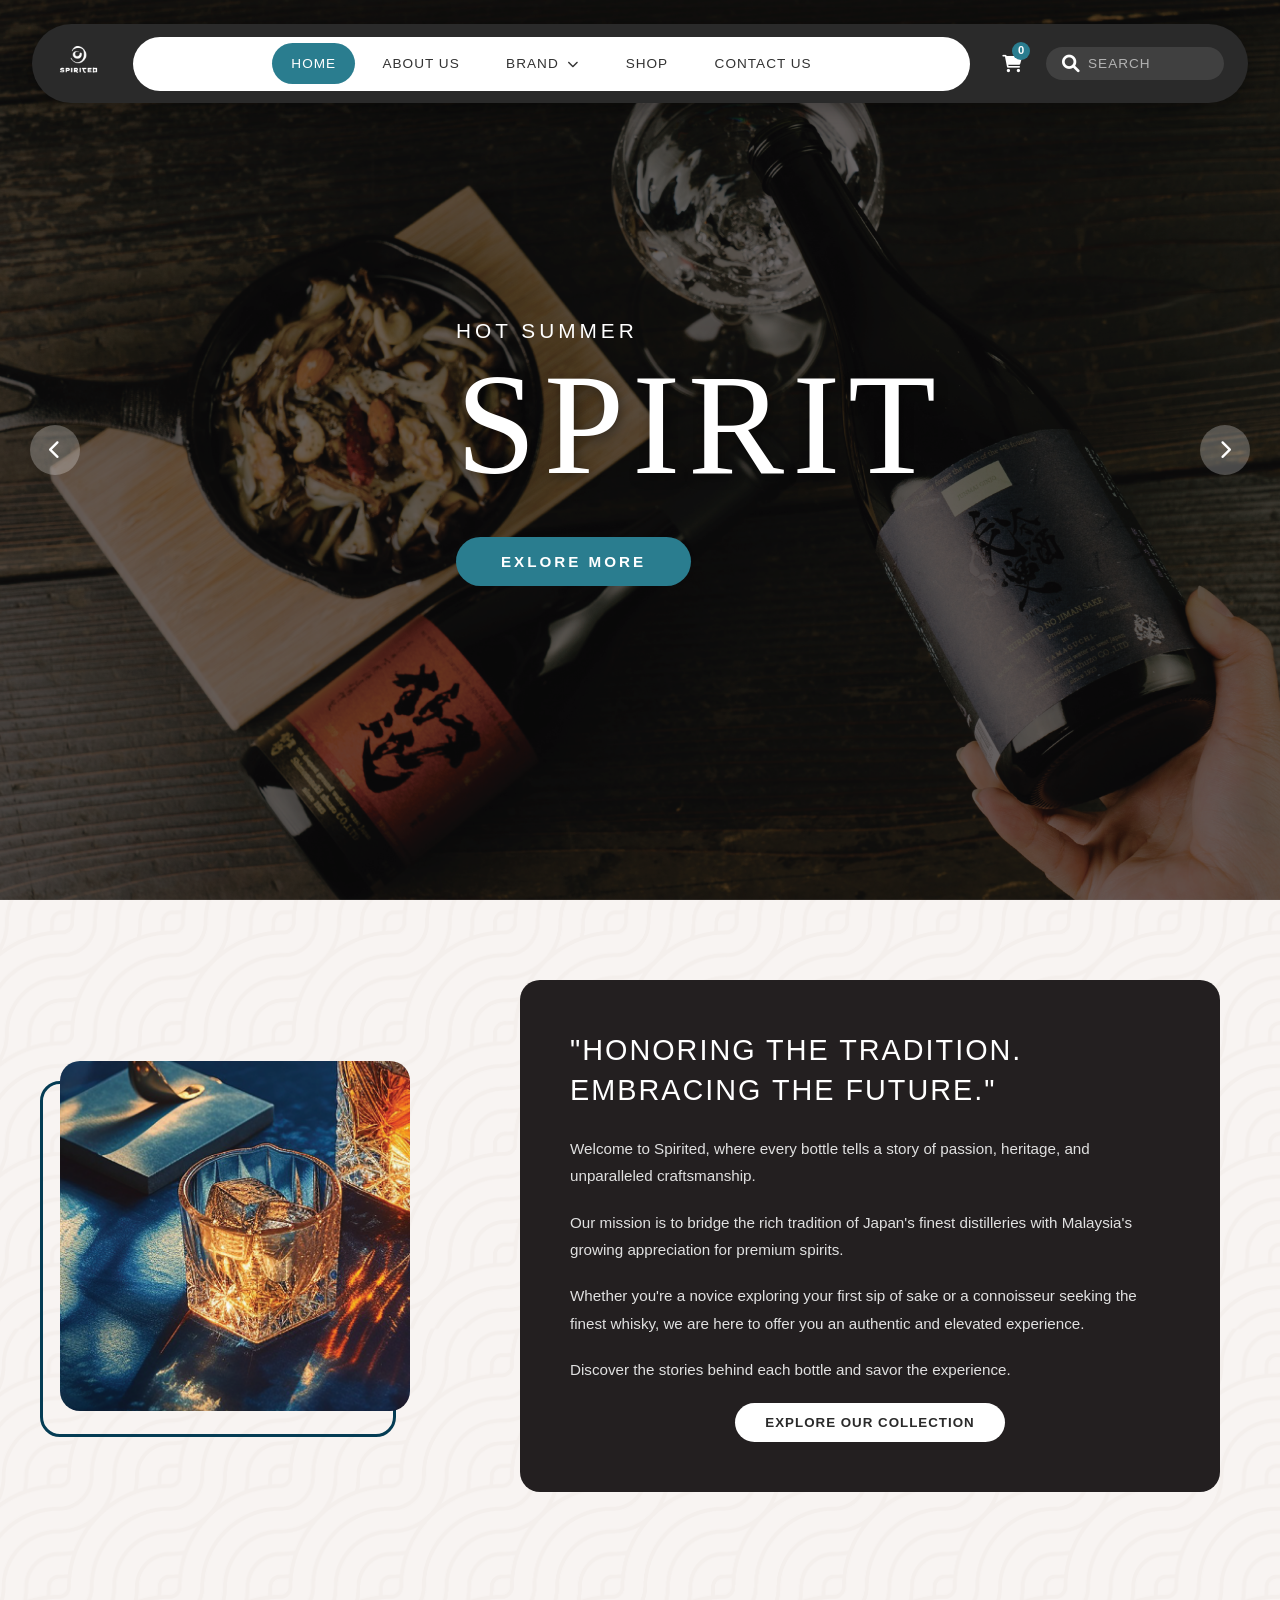
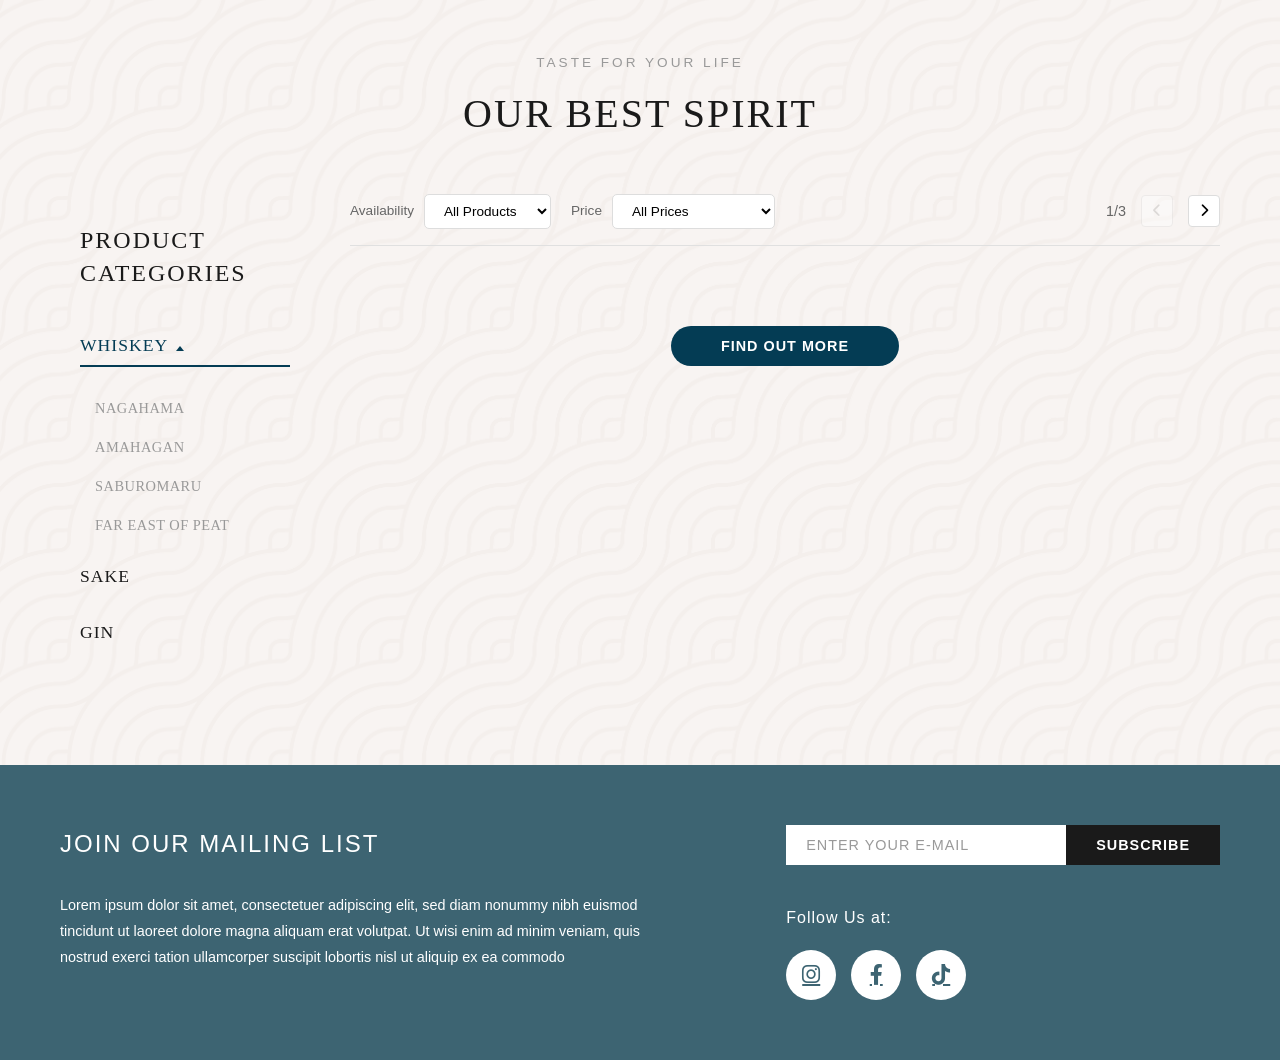
==== index.html @ 44ace3d3 "Initial commit: Spirit website" ====
<!DOCTYPE html>
<html lang="en">
<head>
    <meta charset="UTF-8">
    <meta name="viewport" content="width=device-width, initial-scale=1.0">
    <title>Spirit - Premium Liquor Store | Home</title>
    <link rel="stylesheet" href="css/style.css">
    <link rel="stylesheet" href="https://cdnjs.cloudflare.com/ajax/libs/font-awesome/6.0.0/css/all.min.css">
</head>
<body data-page="home">
    <!-- Header Placeholder -->
    <div id="header-placeholder"></div>

    <!-- Main Content -->
    <main>
        <!-- Hero Section -->
        <section class="hero" id="home">
            <div class="hero-overlay"></div>
            <button class="hero-arrow hero-arrow-prev"><i class="fas fa-chevron-left"></i></button>
            <div class="hero-content">
                <p class="hero-subtitle">HOT SUMMER</p>
                <h1 class="hero-title">SPIRIT</h1>
                <button class="hero-btn">EXLORE MORE</button>
            </div>
            <button class="hero-arrow hero-arrow-next"><i class="fas fa-chevron-right"></i></button>
        </section>

    <!-- Magazine Section -->
    <section class="magazine-section">
        <div class="container">
            <div class="magazine-content">
                <div class="magazine-image-wrapper">
                    <div class="magazine-image">
                        <img src="assets/images/assets_image/story img-21.png" alt="Spirit Magazine">
                    </div>
                </div>
                <div class="magazine-text">
                    <h2>"HONORING THE TRADITION.<br>EMBRACING THE FUTURE."</h2>
                    <p>Welcome to Spirited, where every bottle tells a story of passion, heritage, and unparalleled craftsmanship.</p>
                    <p>Our mission is to bridge the rich tradition of Japan's finest distilleries with Malaysia's growing appreciation for premium spirits.</p>
                    <p>Whether you're a novice exploring your first sip of sake or a connoisseur seeking the finest whisky, we are here to offer you an authentic and elevated experience.</p>
                    <p>Discover the stories behind each bottle and savor the experience.</p>
                    <button class="read-more-btn">EXPLORE OUR COLLECTION</button>
                </div>
            </div>
        </div>
    </section>

    <!-- Hot Summer Section -->
    <section class="hot-summer-section">
        <div class="container">
            <div class="section-header">
                <p class="section-subtitle">TASTE FOR YOUR LIFE</p>
                <h2 class="section-title">OUR BEST SPIRIT</h2>
            </div>
            
            <div class="products-layout">
                <!-- Sidebar - Product Categories -->
                <aside class="product-sidebar">
                    <h3 class="sidebar-title">PRODUCT<br>CATEGORIES</h3>
                    <div class="category-list">
                        <div class="category-item has-dropdown active open" data-filter="WHISKEY">WHISKEY</div>
                        <div class="category-sub-list show">
                            <div class="category-item sub-item" data-filter="NAGAHAMA">NAGAHAMA</div>
                            <div class="category-item sub-item" data-filter="AMAHAGAN">AMAHAGAN</div>
                            <div class="category-item sub-item" data-filter="SABUROMARU">SABUROMARU</div>
                            <div class="category-item sub-item" data-filter="FAR EAST OF PEAT">FAR EAST OF PEAT</div>
                        </div>
                        <div class="category-item" data-filter="SAKE">SAKE</div>
                        <div class="category-item" data-filter="GIN">GIN</div>
                    </div>
                </aside>

                <!-- Main Products Area -->
                <div class="products-main">
                    <!-- Filter Bar -->
                    <div class="filter-bar">
                        <div class="filter-left">
                            <div class="filter-item">
                                <label>Availability</label>
                                <select>
                                    <option>All Products</option>
                                    <option>In Stock</option>
                                    <option>Out of Stock</option>
                                </select>
                            </div>
                            <div class="filter-item">
                                <label>Price</label>
                                <select>
                                    <option>All Prices</option>
                                    <option>Price: Low to High</option>
                                    <option>Price: High to Low</option>
                                </select>
                            </div>
                        </div>
                        <div class="pagination-controls">
                            <span class="page-info">1/3</span>
                            <button class="pagination-btn prev" disabled><i class="fas fa-chevron-left"></i></button>
                            <button class="pagination-btn next"><i class="fas fa-chevron-right"></i></button>
                        </div>
                    </div>

                    <!-- Products Grid (populated by script.js from data/products.json) -->
                    <div class="products-grid"></div>
                    
                    <!-- Find Out More Button -->
                    <div class="find-more-wrapper">
                        <button class="find-more-btn">FIND OUT MORE</button>
                    </div>
                </div>
            </div>
        </div>
    </section>
    </main>

    <!-- Footer Placeholder -->
    <div id="footer-placeholder"></div>

    <script src="js/layout.js"></script>
    <script src="js/script.js"></script>
</body>
</html>
---- css/style.css ----
@import url('https://fonts.cdnfonts.com/css/aesthetic-beauty-cf');

/* Reset and Base Styles */
* {
    margin: 0;
    padding: 0;
    box-sizing: border-box;
}

body {
    font-family: 'Arial', sans-serif;
    line-height: 1.6;
    color: #333;
    background-image: url('../assets/images/backgrounds/bg white (1).png');
    background-size: cover;
    background-position: center top;
    background-repeat: no-repeat;
}

.container {
    max-width: 1200px;
    margin: 0 auto;
    padding: 0 20px;
}

/* Navigation */
.navbar {
    background-color: transparent;
    padding: 1.5rem 2rem;
    position: fixed;
    width: 100%;
    top: 0;
    z-index: 1000;
    transition: all 0.3s ease;
}

.navbar.scrolled {
    padding: 0;
}

.nav-container {
    max-width: 1400px;
    margin: 0 auto;
    background-color: #2a2a2a;
    border-radius: 50px;
    padding: 0.8rem 1.5rem;
    box-shadow: 0 4px 20px rgba(0, 0, 0, 0.3);
    transition: all 0.3s ease;
}

.nav-container.scrolled {
    max-width: 100%;
    border-radius: 0;
    padding: 0.8rem 2rem;
}

.nav-wrapper {
    display: flex;
    justify-content: space-between;
    align-items: center;
    gap: 2rem;
    position: relative;
}

.logo {
    display: flex;
    align-items: center;
}

.logo img {
    height: 45px;
    width: auto;
}

.nav-menu-container {
    flex: 1;
    display: flex;
    justify-content: center;
    background-color: #fff;
    border-radius: 50px;
    padding: 0.4rem 1rem;
}

.nav-menu {
    display: flex;
    list-style: none;
    gap: 0.5rem;
    align-items: center;
    margin: 0;
}

.nav-menu li {
    margin: 0;
}

.nav-menu a {
    color: #333;
    text-decoration: none;
    font-weight: 500;
    transition: all 0.3s;
    font-size: 0.85rem;
    letter-spacing: 1px;
    padding: 0.6rem 1.2rem;
    border-radius: 25px;
    display: block;
}

.nav-menu a:hover {
    background-color: rgba(0, 0, 0, 0.08);
}

.nav-menu a.active {
    background-color: #2a7d8f;
    color: #fff;
}

.nav-menu .shop-btn.active {
    background-color: #1a6d7f;
}

.nav-menu .dropdown a i {
    font-size: 0.7rem;
    margin-left: 0.3rem;
}

.nav-icons {
    display: flex;
    gap: 1.5rem;
    align-items: center;
    color: #fff;
    font-size: 1.1rem;
}

.nav-icons i {
    cursor: pointer;
    transition: color 0.3s;
}

.nav-icons i:hover {
    color: #2a7d8f;
}

.cart-icon {
    position: relative;
    cursor: pointer;
}

.cart-badge {
    position: absolute;
    top: -8px;
    right: -8px;
    background-color: #2a7d8f;
    color: #fff;
    font-size: 0.7rem;
    font-weight: bold;
    width: 18px;
    height: 18px;
    border-radius: 50%;
    display: flex;
    align-items: center;
    justify-content: center;
}

/* Cart Dropdown */
.cart-dropdown {
    display: none;
    position: absolute;
    top: calc(100% + 15px);
    right: 0;
    width: 320px;
    background-color: #fff;
    color: #1a1a1a;
    border-radius: 6px;
    box-shadow: 0 8px 30px rgba(0,0,0,0.2);
    z-index: 2000;
    overflow: hidden;
}

.cart-dropdown.open {
    display: block;
}

.cart-dropdown-body {
    max-height: 300px;
    overflow-y: auto;
    padding: 20px;
}

.cart-empty-msg {
    text-align: center;
    color: #888;
    font-size: 0.95rem;
    padding: 10px 0;
}

.cart-item-row {
    display: flex;
    justify-content: space-between;
    align-items: flex-start;
    padding: 10px 0;
    border-bottom: 1px solid #eee;
    gap: 10px;
    font-size: 0.85rem;
}

.cart-item-info {
    flex: 1;
    line-height: 1.4;
}

.cart-item-name {
    font-weight: 600;
    color: #1a1a1a;
    margin-bottom: 3px;
}

.cart-item-qty-price {
    color: #888;
    font-size: 0.8rem;
}

.cart-item-remove {
    background: none;
    border: none;
    color: #cc0000;
    cursor: pointer;
    font-size: 1rem;
    padding: 0 4px;
    transition: color 0.2s;
}

.cart-item-remove:hover {
    color: #990000;
}

.cart-dropdown-footer {
    padding: 15px 20px;
    border-top: 1px solid #eee;
}

.cart-total-row {
    display: flex;
    justify-content: space-between;
    font-weight: bold;
    font-size: 0.95rem;
    margin-bottom: 12px;
}

.cart-checkout-btn {
    width: 100%;
    padding: 12px;
    background-color: #2a7d8f;
    color: #fff;
    border: none;
    font-weight: bold;
    letter-spacing: 1px;
    cursor: pointer;
    border-radius: 4px;
    transition: background 0.3s;
}

.cart-checkout-btn:hover {
    background-color: #1f6070;
}

.cart-start-shopping-btn {
    display: block;
    width: calc(100% - 40px);
    margin: 0 20px 20px;
    padding: 12px;
    background-color: #2a7d8f;
    color: #fff;
    border: none;
    font-weight: bold;
    letter-spacing: 1px;
    cursor: pointer;
    border-radius: 4px;
    transition: background 0.3s;
    text-align: center;
}

.cart-start-shopping-btn:hover {
    background-color: #1f6070;
}

.search-box {
    display: flex;
    align-items: center;
    gap: 0.5rem;
    background-color: rgba(255, 255, 255, 0.1);
    padding: 0.5rem 1rem;
    border-radius: 25px;
    transition: background-color 0.3s;
}

.search-box:hover {
    background-color: rgba(255, 255, 255, 0.15);
}

.search-box input {
    background: transparent;
    border: none;
    outline: none;
    color: #fff;
    font-size: 0.85rem;
    width: 120px;
}

.search-box input::placeholder {
    color: rgba(255, 255, 255, 0.6);
    letter-spacing: 1px;
}

/* Hero Section */
.hero {
    height: 100vh;
    position: relative;
    background: url('../assets/images/backgrounds/cover-01.png') center/cover no-repeat;
    display: flex;
    align-items: center;
    justify-content: space-between;
    overflow: hidden;
}

.hero-overlay {
    position: absolute;
    inset: 0;
    background: rgba(0, 0, 0, 0.35);
    z-index: 1;
}

.hero-content {
    position: relative;
    z-index: 2;
    color: #fff;
    padding-left: 120px;
}

.hero-subtitle {
    font-size: 1.3rem;
    letter-spacing: 4px;
    text-transform: uppercase;
    margin-bottom: 0.3rem;
    font-weight: 400;
}

.hero-title {
    font-family: 'Aesthetic Beauty CF', serif;
    font-size: 9rem;
    font-weight: normal;
    letter-spacing: 8px;
    margin-bottom: 2.5rem;
    color: #fff;
    line-height: 1;
    text-shadow: 2px 4px 12px rgba(0,0,0,0.4);
}

.hero-btn {
    padding: 16px 45px;
    background-color: #2a7d8f;
    border: none;
    color: #fff;
    font-size: 0.95rem;
    font-weight: bold;
    letter-spacing: 3px;
    cursor: pointer;
    transition: all 0.3s;
    border-radius: 30px;
    text-transform: uppercase;
}

.hero-btn:hover {
    background-color: #1f6070;
    transform: scale(1.05);
}

.hero-arrow {
    position: relative;
    z-index: 2;
    width: 50px;
    height: 50px;
    border-radius: 50%;
    background-color: rgba(255,255,255,0.25);
    border: none;
    color: #fff;
    font-size: 1.2rem;
    cursor: pointer;
    display: flex;
    align-items: center;
    justify-content: center;
    transition: background 0.3s;
    flex-shrink: 0;
}

.hero-arrow:hover {
    background-color: rgba(255,255,255,0.45);
}

.hero-arrow-prev {
    margin-left: 30px;
}

.hero-arrow-next {
    margin-right: 30px;
}

/* Magazine Section */
.magazine-section {
    padding: 80px 0;
}

.magazine-content {
    display: flex;
    gap: 60px;
    align-items: center;
}

.magazine-image-wrapper {
    flex: 1;
    position: relative;
    max-width: 400px;
}

.magazine-image-wrapper::before {
    content: '';
    position: absolute;
    top: 20px;
    left: -20px;
    width: 350px;
    height: 350px;
    border: 3px solid #043C54;
    border-radius: 20px;
    z-index: 1;
}

.magazine-image {
    position: relative;
    width: 350px;
    height: 350px;
    background-image: url('../assets/images/assets_image/story img-21.png');
    background-size: 140%;
    background-position: center;
    background-repeat: no-repeat;
    border-radius: 20px;
    z-index: 2;
}


.magazine-image img {
    display: none;
}

.magazine-text {
    flex: 1;
    background-color: #231F20;
    padding: 50px;
    border-radius: 20px;
    color: #fff;
}

.magazine-text h2 {
    font-size: 1.8rem;
    margin-bottom: 1.5rem;
    color: #fff;
    line-height: 1.4;
    font-weight: 300;
    letter-spacing: 2px;
}

.magazine-text p {
    margin-bottom: 1.2rem;
    line-height: 1.8;
    color: #e0e0e0;
    font-size: 0.95rem;
}

.read-more-btn {
    padding: 12px 30px;
    background-color: #fff;
    border: none;
    color: #2a2a2a;
    font-weight: 600;
    cursor: pointer;
    transition: all 0.3s;
    letter-spacing: 1px;
    border-radius: 25px;
    margin-top: 1rem;
    display: block;
    margin-left: auto;
    margin-right: auto;
}

.read-more-btn:hover {
    background-color: #043C54;
    color: #fff;
    transform: translateY(-2px);
}

/* Hot Summer Section */
.hot-summer-section {
    padding: 80px 0;
}

.section-header {
    text-align: center;
    margin-bottom: 3rem;
}

.section-subtitle {
    font-size: 0.85rem;
    color: #999;
    letter-spacing: 3px;
    margin-bottom: 0.5rem;
    text-transform: uppercase;
}

.section-title {
    font-family: 'Aesthetic Beauty CF', serif;
    font-size: 2.5rem;
    color: #1a1a1a;
    letter-spacing: 2px;
    font-weight: normal;
}

/* Products Layout */
.products-layout {
    display: flex;
    gap: 40px;
    align-items: flex-start;
}

/* Sidebar */
.product-sidebar {
    flex: 0 0 250px;
    padding: 30px 20px;
    border-radius: 10px;
}

.sidebar-title {
    font-family: 'Aesthetic Beauty CF', serif;
    font-size: 1.5rem;
    font-weight: normal;
    color: #1a1a1a;
    margin-bottom: 2rem;
    line-height: 1.4;
    letter-spacing: 2px;
}

.category-list {
    display: flex;
    flex-direction: column;
    gap: 0.8rem;
}

.category-item {
    font-family: 'Aesthetic Beauty CF', serif;
    font-size: 1.1rem;
    color: #1a1a1a;
    cursor: pointer;
    padding: 8px 0;
    transition: all 0.3s;
    letter-spacing: 1px;
    font-weight: normal;
    position: relative;
}

.category-item.active {
    color: #043C54;
    border-bottom: 2px solid #043C54;
    padding-bottom: 6px;
}

.category-item:hover {
    color: #043C54;
}

.category-item.has-dropdown::after {
    content: '';
    display: inline-block;
    margin-left: 8px;
    width: 0;
    height: 0;
    border-left: 4px solid transparent;
    border-right: 4px solid transparent;
    border-top: 5px solid currentColor;
    transition: transform 0.3s;
}

.category-item.has-dropdown.open::after {
    transform: rotate(180deg);
}

.category-sub-list {
    display: none;
    flex-direction: column;
    gap: 0.5rem;
    margin-top: 0.8rem;
    padding-left: 15px;
    opacity: 0;
    max-height: 0;
    overflow: hidden;
    transition: all 0.3s ease-in-out;
}

.category-sub-list.show {
    display: flex;
    opacity: 1;
    max-height: 300px;
}

.category-item.sub-item {
    font-family: 'Aesthetic Beauty CF', serif;
    font-size: 0.9rem;
    color: #999;
    font-weight: normal;
    padding: 4px 0;
    letter-spacing: 0.5px;
}

.category-item.sub-item:hover,
.category-item.sub-item.active {
    color: #043C54;
}

/* Main Products Area */
.products-main {
    flex: 1;
}

/* Filter Bar */
.filter-bar {
    display: flex;
    justify-content: space-between;
    align-items: center;
    margin-bottom: 2rem;
    padding-bottom: 1rem;
    border-bottom: 1px solid #e0e0e0;
}

.filter-left {
    display: flex;
    gap: 20px;
}

.filter-item {
    display: flex;
    align-items: center;
    gap: 10px;
}

.filter-item label {
    font-size: 0.85rem;
    color: #666;
}

.filter-item select {
    padding: 8px 15px;
    border: 1px solid #ddd;
    border-radius: 5px;
    background-color: #fff;
    cursor: pointer;
    font-size: 0.85rem;
}

.pagination-controls {
    display: flex;
    align-items: center;
    gap: 15px;
}

.page-info {
    font-size: 0.9rem;
    color: #666;
}

.pagination-btn {
    width: 32px;
    height: 32px;
    border: 1px solid #ddd;
    background-color: #fff;
    border-radius: 4px;
    cursor: pointer;
    display: flex;
    align-items: center;
    justify-content: center;
    transition: all 0.3s;
}

.pagination-btn:hover:not(:disabled) {
    background-color: #043C54;
    color: #fff;
    border-color: #043C54;
}

.pagination-btn:disabled {
    opacity: 0.4;
    cursor: not-allowed;
}

/* Products Grid */
.products-grid {
    display: grid;
    grid-template-columns: repeat(3, 1fr);
    gap: 40px 30px;
}

.product-card {
    background-color: transparent;
    padding: 20px;
    text-align: center;
    position: relative;
    transition: transform 0.3s;
}

.product-card:hover {
    transform: translateY(-5px);
}

.product-badge {
    position: absolute;
    top: 15px;
    left: 15px;
    background-color: #ff4444;
    color: #fff;
    padding: 5px 12px;
    font-size: 0.75rem;
    font-weight: bold;
    border-radius: 3px;
}

.product-image {
    width: 100%;
    height: 280px;
    display: flex;
    align-items: center;
    justify-content: center;
    margin-bottom: 1.5rem;
    position: relative;
}

.product-image img {
    max-width: 100%;
    max-height: 100%;
    object-fit: contain;
}

.product-name {
    font-size: 0.85rem;
    margin-bottom: 0.8rem;
    color: #1a1a1a;
    letter-spacing: 1px;
    font-weight: 500;
}

.product-price {
    margin-bottom: 1rem;
    display: flex;
    justify-content: center;
    gap: 10px;
    align-items: center;
}

.sale-price {
    color: #ff4444;
    font-size: 1.2rem;
    font-weight: bold;
}

.original-price {
    text-decoration: line-through;
    color: #999;
    font-size: 0.85rem;
}

.quantity-control {
    display: flex;
    gap: 8px;
    margin-bottom: 1rem;
    align-items: center;
}

.qty-btn {
    width: 30px;
    height: 30px;
    border: 1px solid #ddd;
    background-color: #fff;
    cursor: pointer;
    font-size: 1rem;
    border-radius: 3px;
    transition: all 0.3s;
}

.qty-btn:hover {
    background-color: #f5f5f5;
}

.quantity-control input {
    width: 45px;
    height: 30px;
    text-align: center;
    border: 1px solid #ddd;
    border-radius: 3px;
    font-size: 0.9rem;
}

.quantity-control .add-to-cart-btn {
    flex: 1;
    padding: 8px 15px;
    background-color: #1a1a1a;
    color: #fff;
    border: none;
    font-weight: 600;
    cursor: pointer;
    transition: all 0.3s;
    letter-spacing: 0.5px;
    font-size: 0.85rem;
    border-radius: 3px;
}

.quantity-control .add-to-cart-btn:hover {
    background-color: #043C54;
}

.product-card .read-more-btn {
    width: 100%;
    padding: 8px 15px;
    background-color: transparent;
    border: 1px solid #1a1a1a;
    color: #1a1a1a;
    font-weight: 600;
    cursor: pointer;
    transition: all 0.3s;
    letter-spacing: 0.5px;
    font-size: 0.85rem;
    border-radius: 3px;
    display: block;
    margin: 0;
}

.product-card .read-more-btn:hover {
    background-color: #1a1a1a;
    color: #fff;
}

/* Find Out More Button */
.find-more-wrapper {
    text-align: center;
    margin-top: 3rem;
}

.find-more-btn {
    padding: 12px 50px;
    background-color: #043C54;
    color: #fff;
    border: none;
    font-weight: 600;
    cursor: pointer;
    transition: all 0.3s;
    letter-spacing: 1px;
    font-size: 0.9rem;
    border-radius: 30px;
}

.find-more-btn:hover {
    background-color: #032938;
    transform: translateY(-2px);
    box-shadow: 0 5px 15px rgba(4, 60, 84, 0.3);
}

/* Page Hero for other pages */
.page-hero {
    padding: 150px 0 80px;
    background: linear-gradient(135deg, #2a2a2a 0%, #1a1a1a 100%);
    text-align: center;
    color: #fff;
}

.page-hero h1 {
    font-size: 3rem;
    margin-bottom: 1rem;
    color: #d4af37;
}

.page-hero p {
    font-size: 1.2rem;
    color: #ccc;
}

/* About Hero */
.about-hero {
    height: 100vh;
    position: relative;
    background: url('../assets/images/backgrounds/luxury-whiskey-brandy-rustic-bar-generated-by-ai.jpg') center/cover no-repeat;
    display: flex;
    align-items: center;
    overflow: hidden;
}

.about-hero-overlay {
    position: absolute;
    inset: 0;
    background: rgba(0, 0, 0, 0.45);
    z-index: 1;
}

.about-hero-content {
    position: relative;
    z-index: 2;
    color: #fff;
    padding-left: 120px;
}

.about-hero-subtitle {
    font-size: 1.4rem;
    letter-spacing: 3px;
    font-weight: 400;
    margin-bottom: 0.2rem;
    text-transform: uppercase;
}

.about-hero-title {
    font-family: 'Aesthetic Beauty CF', serif;
    font-size: 7rem;
    font-weight: normal;
    letter-spacing: 6px;
    margin-bottom: 2.5rem;
    color: #fff;
    line-height: 1;
    text-shadow: 2px 4px 12px rgba(0,0,0,0.4);
}

.about-hero-btn {
    padding: 16px 45px;
    background-color: #2a7d8f;
    border: none;
    color: #fff;
    font-size: 0.95rem;
    font-weight: bold;
    letter-spacing: 3px;
    cursor: pointer;
    transition: all 0.3s;
    border-radius: 30px;
    text-transform: uppercase;
}

.about-hero-btn:hover {
    background-color: #1f6070;
    transform: scale(1.05);
}

.about-content,
.shop-content,
.contact-content {
    padding: 0;
}

/* About Page Sections */
.about-story,
.about-mission,
.about-vision {
    display: flex;
    align-items: center;
    gap: 60px;
    padding: 80px 100px;
    background-color: #1a1a1a;
}

.about-mission {
    background-color: #111;
}

.about-vision {
    background-color: #1a1a1a;
}

.about-section-label {
    font-size: 0.85rem;
    letter-spacing: 4px;
    color: #fff;
    text-decoration: underline;
    text-underline-offset: 4px;
    margin-bottom: 1.2rem;
    font-weight: 600;
    text-transform: uppercase;
}

.about-section-heading {
    font-size: 1.4rem;
    color: #fff;
    font-weight: 600;
    margin-bottom: 1.5rem;
    line-height: 1.5;
    letter-spacing: 1px;
    font-family: Arial, sans-serif;
}

.about-story-text p,
.about-mission-text p,
.about-vision-text p {
    font-size: 0.85rem;
    color: #ccc;
    line-height: 1.9;
    margin-bottom: 1rem;
    text-align: justify;
}

/* Story image grid */
.about-story-images {
    flex: 0 0 45%;
}

.story-img-grid {
    display: flex;
    gap: 8px;
    height: 600px;
}

.story-img-placeholder.large-left {
    flex: 1;
    background-color: #333;
    border-radius: 4px;
    height: 100%;
}

.story-img-col-right {
    display: flex;
    flex-direction: column;
    gap: 8px;
    flex: 1;
}

.story-img-placeholder.small-top,
.story-img-placeholder.small-bottom {
    flex: 1;
    background-color: #333;
    border-radius: 4px;
}

.story-img-placeholder.small-bottom {
    border-radius: 50% 50% 4px 4px / 20% 20% 4px 4px;
}

.about-story-text {
    flex: 1;
}

/* Mission images */
.about-mission-text {
    flex: 1;
}

.about-mission-images {
    flex: 0 0 40%;
    display: flex;
    flex-direction: column;
    gap: 12px;
    height: 600px;
}

.mission-img-placeholder.large {
    background-color: #333;
    flex: 1.2;
    border-radius: 4px;
    width: 100%;
}

.mission-img-placeholder.small {
    background-color: #333;
    flex: 1;
    border-radius: 50% 50% 4px 4px / 15% 15% 4px 4px;
    width: 80%;
    align-self: center;
}

/* Vision image */
.about-vision-image {
    flex: 0 0 45%;
}

.vision-img-placeholder {
    background-color: #333;
    aspect-ratio: 4 / 3;
    border-radius: 4px;
    width: 100%;
}

.about-vision-text {
    flex: 1;
}

/* Footer */
.footer {
    background-color: #3d6472;
    color: #fff;
    padding: 60px 0;
}

.footer-content {
    display: flex;
    justify-content: space-between;
    align-items: flex-start;
    gap: 80px;
}

.footer-left {
    flex: 1;
    max-width: 50%;
}

.footer-heading {
    font-size: 1.5rem;
    font-weight: normal;
    letter-spacing: 2px;
    margin: 0 0 30px 0;
}

.footer-text {
    color: #fff;
    line-height: 1.8;
    font-size: 0.9rem;
}

.footer-right {
    flex-shrink: 0;
}

.footer-subscribe {
    display: flex;
    gap: 0;
    margin-bottom: 40px;
}

.footer-email-input {
    padding: 12px 20px;
    border: none;
    background-color: #fff;
    font-size: 0.9rem;
    letter-spacing: 1px;
    min-width: 280px;
}

.footer-email-input::placeholder {
    color: #999;
}

.footer-subscribe-btn {
    padding: 12px 30px;
    background-color: #1a1a1a;
    border: none;
    color: #fff;
    font-weight: bold;
    cursor: pointer;
    transition: all 0.3s;
    letter-spacing: 1px;
    font-size: 0.9rem;
}

.footer-subscribe-btn:hover {
    background-color: #2a7d8f;
}

.footer-social {
    text-align: left;
}

.social-heading {
    font-size: 1rem;
    margin-bottom: 20px;
    letter-spacing: 1px;
}

.social-icons {
    display: flex;
    gap: 15px;
    justify-content: flex-start;
}

.social-icons a {
    width: 50px;
    height: 50px;
    background-color: #fff;
    color: #3d6472;
    display: flex;
    align-items: center;
    justify-content: center;
    border-radius: 50%;
    transition: all 0.3s;
    font-size: 1.3rem;
}

.social-icons a:hover {
    background-color: #2a7d8f;
    color: #fff;
    transform: translateY(-3px);
}

/* Responsive Design */
@media (max-width: 1024px) {
    .products-grid {
        grid-template-columns: repeat(3, 1fr);
    }
}

@media (max-width: 768px) {
    .nav-menu {
        display: none;
    }

    .hero-content {
        padding-left: 30px;
    }

    .hero-title {
        font-size: 5rem;
    }

    .hero-arrow-prev {
        margin-left: 10px;
    }

    .hero-arrow-next {
        margin-right: 10px;
    }

    .magazine-content {
        flex-direction: column;
    }

    .magazine-image-wrapper::before {
        top: 15px;
        left: -15px;
        border-width: 2px;
    }

    .magazine-text {
        padding: 30px;
    }

    .footer-content {
        flex-direction: column;
        gap: 30px;
    }

    .footer-subscribe {
        flex-direction: column;
        width: 100%;
    }

    .footer-email-input {
        width: 100%;
        min-width: auto;
    }

    .products-layout {
        flex-direction: column;
    }

    .product-sidebar {
        flex: 1;
        width: 100%;
    }

    .category-list {
        flex-direction: row;
        flex-wrap: wrap;
        gap: 0.5rem;
    }

    .filter-bar {
        flex-direction: column;
        gap: 15px;
        align-items: stretch;
    }

    .filter-left {
        flex-direction: column;
        gap: 10px;
        width: 100%;
    }

    .filter-item {
        width: 100%;
        justify-content: space-between;
    }

    .filter-item select {
        flex: 1;
    }

    .pagination-controls {
        justify-content: center;
        padding-top: 10px;
        border-top: 1px solid #e0e0e0;
    }

    .products-grid {
        grid-template-columns: 1fr;
    }
}
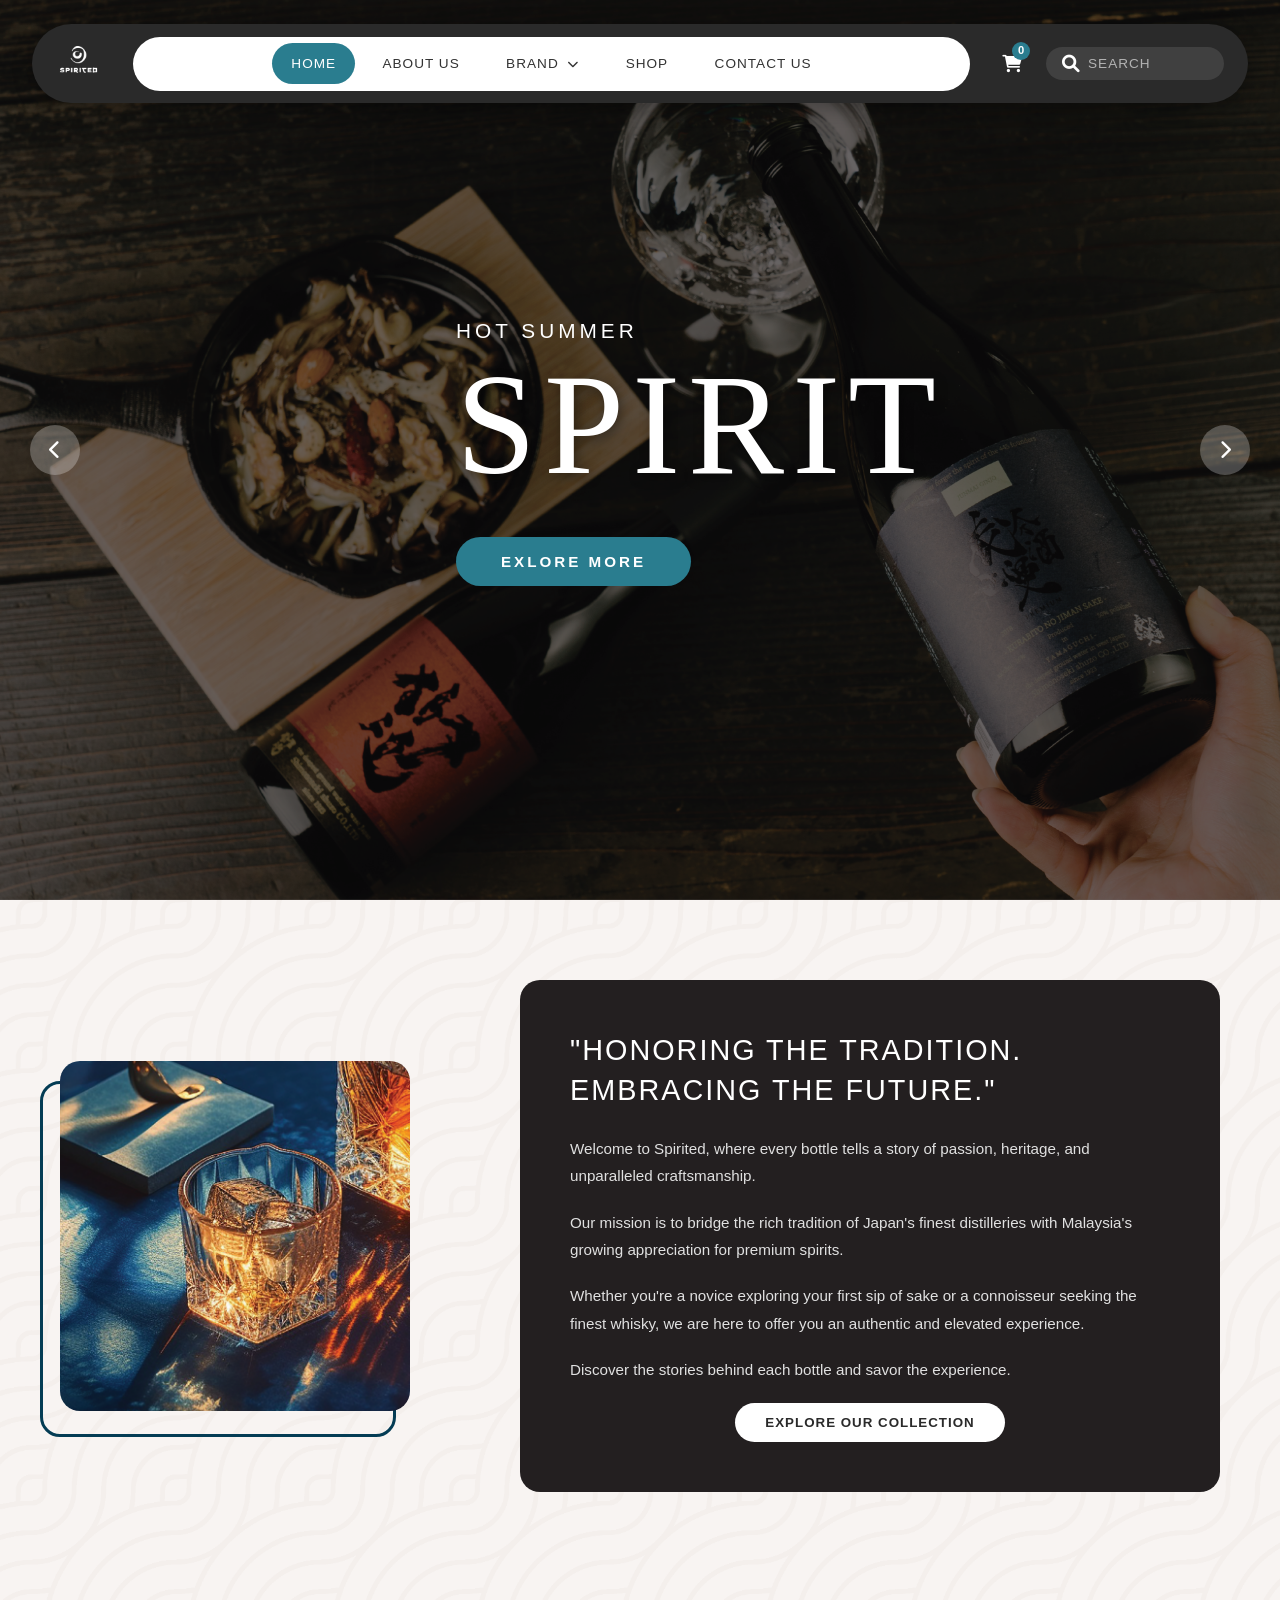
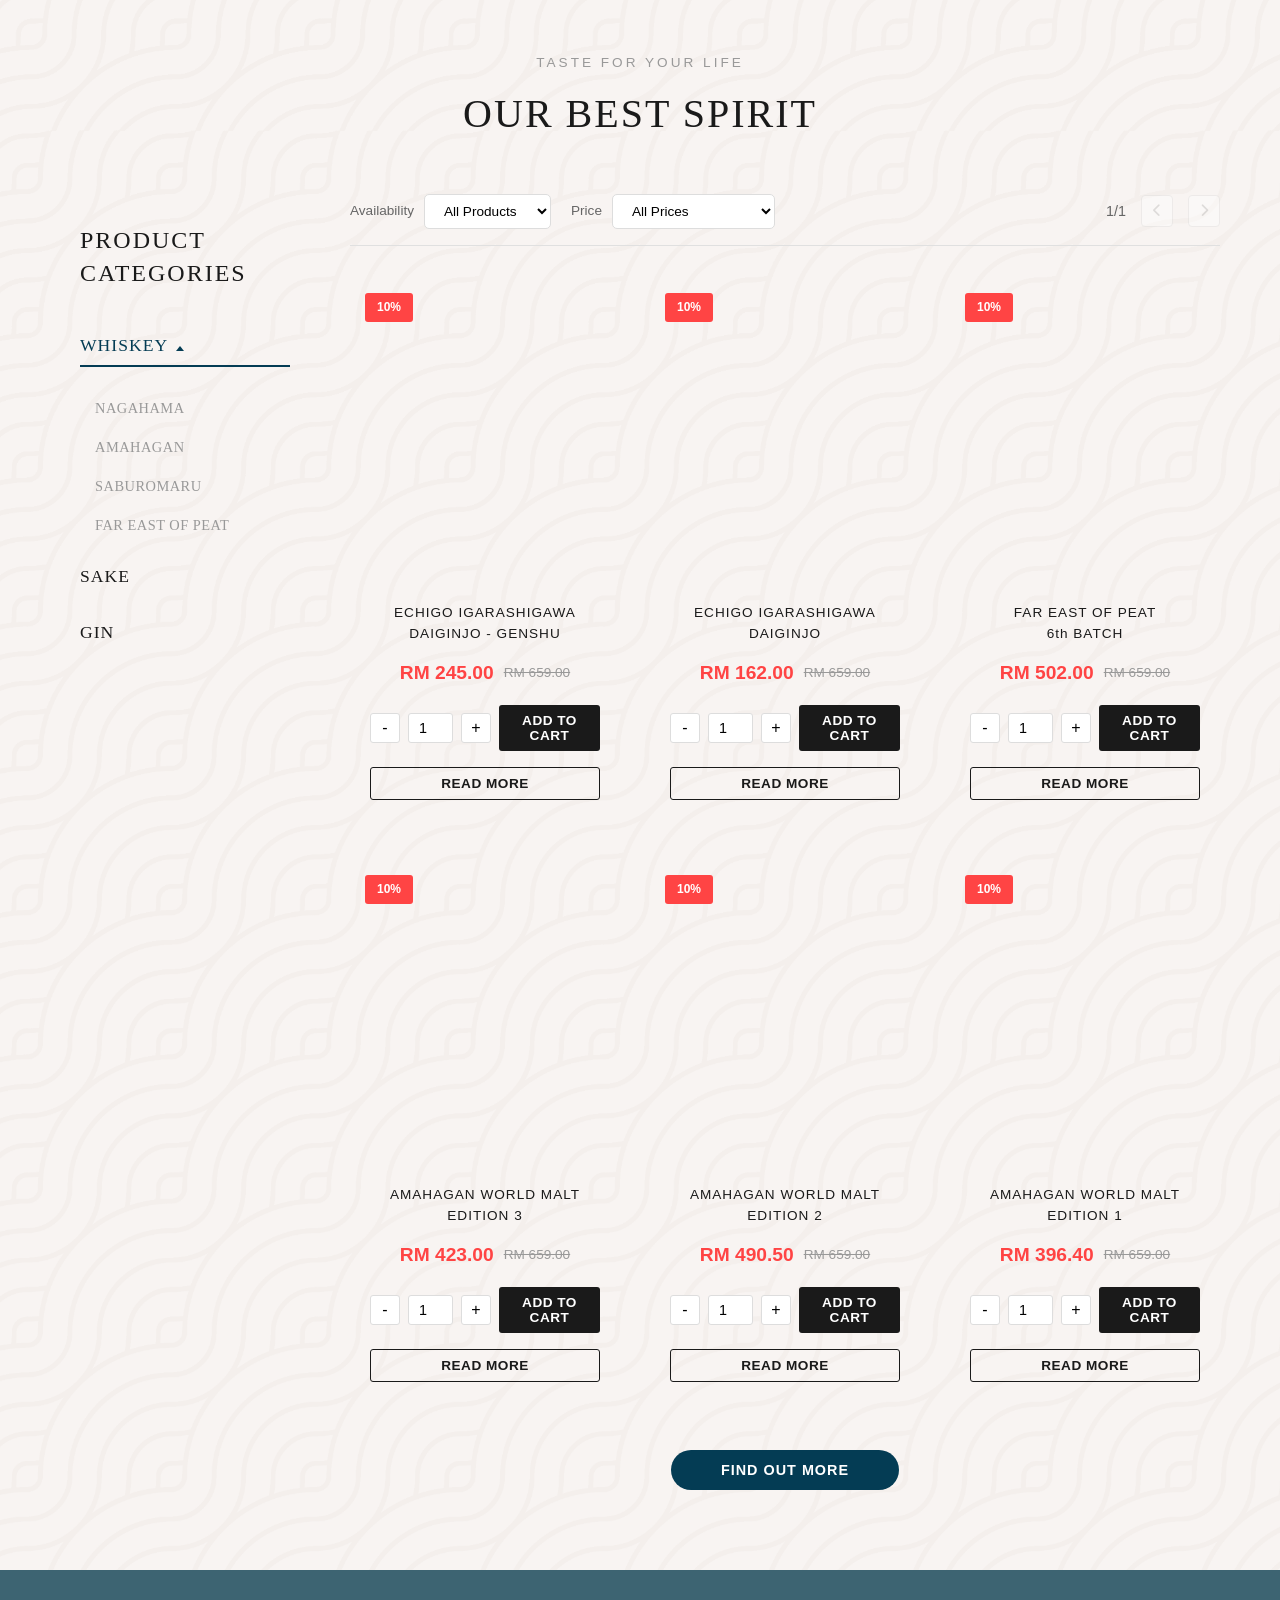
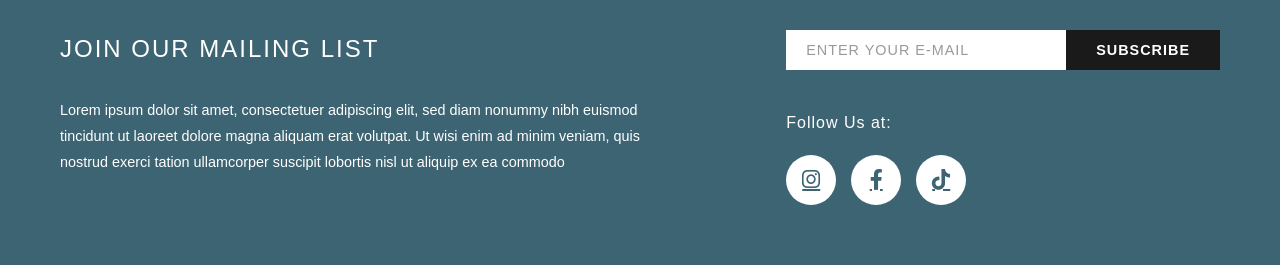
==== commit 11b63575: "about-us done" ====
--- a/index.html
+++ b/index.html
@@ -8,6 +8,14 @@
     <link rel="stylesheet" href="https://cdnjs.cloudflare.com/ajax/libs/font-awesome/6.0.0/css/all.min.css">
 </head>
 <body data-page="home">
+    <!-- Preloader -->
+    <div id="preloader">
+        <div class="preloader-inner">
+            <div class="preloader-spinner"></div>
+            <p class="preloader-text">SPIRITED</p>
+        </div>
+    </div>
+
     <!-- Header Placeholder -->
     <div id="header-placeholder"></div>
 
--- a/css/style.css
+++ b/css/style.css
@@ -1,4 +1,61 @@
 @import url('https://fonts.cdnfonts.com/css/aesthetic-beauty-cf');
+
+/* ============================================================
+   Preloader
+   ============================================================ */
+#preloader {
+    position: fixed;
+    inset: 0;
+    background-color: #1a1a1a;
+    display: flex;
+    align-items: center;
+    justify-content: center;
+    z-index: 99999;
+    transition: opacity 0.6s ease, visibility 0.6s ease;
+}
+
+#preloader.hidden {
+    opacity: 0;
+    visibility: hidden;
+}
+
+.preloader-inner {
+    display: flex;
+    flex-direction: column;
+    align-items: center;
+    gap: 20px;
+}
+
+.preloader-spinner {
+    width: 50px;
+    height: 50px;
+    border: 3px solid rgba(255, 255, 255, 0.15);
+    border-top-color: #2a7d8f;
+    border-radius: 50%;
+    animation: spin 0.8s linear infinite;
+}
+
+.preloader-text {
+    font-family: 'Aesthetic Beauty CF', serif;
+    font-size: 1.8rem;
+    letter-spacing: 8px;
+    color: #fff;
+    font-weight: normal;
+}
+
+@keyframes spin {
+    to { transform: rotate(360deg); }
+}
+
+/* Lazy load fade-in */
+img.lazy {
+    opacity: 0;
+    transition: opacity 0.4s ease;
+}
+
+img.lazy.loaded {
+    opacity: 1;
+}
 
 /* Reset and Base Styles */
 * {
@@ -1012,14 +1069,14 @@
 .story-img-grid {
     display: flex;
     gap: 8px;
-    height: 600px;
+    height: 420px;
 }
 
 .story-img-placeholder.large-left {
     flex: 1;
-    background-color: #333;
     border-radius: 4px;
     height: 100%;
+    object-fit: contain;
 }
 
 .story-img-col-right {
@@ -1027,17 +1084,20 @@
     flex-direction: column;
     gap: 8px;
     flex: 1;
+    height: 100%;
 }
 
 .story-img-placeholder.small-top,
 .story-img-placeholder.small-bottom {
     flex: 1;
-    background-color: #333;
     border-radius: 4px;
+    object-fit: contain;
+    width: 100%;
+    min-height: 0;
 }
 
 .story-img-placeholder.small-bottom {
-    border-radius: 50% 50% 4px 4px / 20% 20% 4px 4px;
+    border-radius: 4px;
 }
 
 .about-story-text {
@@ -1051,25 +1111,14 @@
 
 .about-mission-images {
     flex: 0 0 40%;
-    display: flex;
-    flex-direction: column;
-    gap: 12px;
-    height: 600px;
-}
-
-.mission-img-placeholder.large {
-    background-color: #333;
-    flex: 1.2;
+}
+
+.mission-img-placeholder {
+    width: 100%;
+    height: 400px;
     border-radius: 4px;
-    width: 100%;
-}
-
-.mission-img-placeholder.small {
-    background-color: #333;
-    flex: 1;
-    border-radius: 50% 50% 4px 4px / 15% 15% 4px 4px;
-    width: 80%;
-    align-self: center;
+    object-fit: contain;
+    display: block;
 }
 
 /* Vision image */
@@ -1078,14 +1127,187 @@
 }
 
 .vision-img-placeholder {
-    background-color: #333;
-    aspect-ratio: 4 / 3;
     border-radius: 4px;
     width: 100%;
+    object-fit: contain;
+    display: block;
 }
 
 .about-vision-text {
     flex: 1;
+}
+
+/* Why Choose Spirited Section */
+.why-choose-section {
+    background-color: #1a1a1a;
+    padding: 80px 100px;
+    text-align: center;
+}
+
+.why-choose-header {
+    margin-bottom: 60px;
+}
+
+.why-choose-subtitle {
+    font-size: 0.85rem;
+    letter-spacing: 4px;
+    color: #fff;
+    text-transform: uppercase;
+    margin-bottom: 1rem;
+    font-weight: 400;
+}
+
+.why-choose-title {
+    font-family: 'Aesthetic Beauty CF', serif;
+    font-size: 2.5rem;
+    color: #fff;
+    font-weight: normal;
+    letter-spacing: 3px;
+}
+
+.why-choose-cards {
+    display: grid;
+    grid-template-columns: repeat(3, 1fr);
+    gap: 30px;
+}
+
+.why-card {
+    background-color: #f5f3ed;
+    border-radius: 20px;
+    padding: 40px 30px;
+    position: relative;
+    min-height: 350px;
+    display: flex;
+    flex-direction: column;
+    align-items: center;
+    justify-content: center;
+}
+
+.card-number {
+    position: absolute;
+    top: -12%;
+    left: 10%;
+    width: 80px;
+    height: 80px;
+    border-radius: 50%;
+    background-color: #fff;
+    color: #043C54;
+    display: flex;
+    align-items: center;
+    justify-content: center;
+    font-size: 1.5rem;
+    font-weight: bold;
+    border: 3px solid #043C54;
+}
+
+.card-icon {
+    width: 80px;
+    height: 80px;
+    margin-bottom: 25px;
+}
+
+.card-title {
+    font-size: 1rem;
+    letter-spacing: 3px;
+    color: #2a7d8f;
+    margin-bottom: 15px;
+    font-weight: 600;
+    text-transform: uppercase;
+}
+
+.card-text {
+    font-size: 0.85rem;
+    color: #333;
+    line-height: 1.7;
+    text-align: center;
+}
+
+/* Japan Map Section */
+.japan-map-section {
+    background-color: #1a1a1a;
+    padding: 80px 100px;
+    text-align: center;
+}
+
+.japan-map-header {
+    margin-bottom: 60px;
+}
+
+.japan-map-subtitle {
+    font-size: 0.85rem;
+    letter-spacing: 4px;
+    color: #fff;
+    text-transform: uppercase;
+    margin-bottom: 15px;
+}
+
+.japan-map-title {
+    font-family: 'Aesthetic Beauty CF', serif;
+    font-size: 2.5rem;
+    color: #fff;
+    font-weight: normal;
+    letter-spacing: 3px;
+}
+
+.japan-map-container {
+    position: relative;
+    max-width: 1100px;
+    margin: 0 auto;
+    display: inline-block;
+}
+
+.japan-map-img {
+    width: 100%;
+    height: auto;
+    display: block;
+}
+
+.map-pin {
+    position: absolute;
+    width: 50px;
+    height: auto;
+    transform: translate(-50%, -100%);
+    transition: transform 0.3s ease;
+}
+
+.map-pin:hover {
+    transform: translate(-50%, -100%) scale(1.1);
+}
+
+/* Pin positions based on the reference image */
+.pin-1 {
+    top: 48%;
+    left: 60%;
+}
+
+.pin-2 {
+    top: 71%;
+    left: 28.8%;
+}
+
+.pin-3 {
+    top: 66.5%;
+    left: 41%;
+}
+
+.pin-4 {
+    top: 67%;
+    left: 47.5%;
+}
+
+.pin-5 {
+    top: 57%;
+    left: 51.5%;
+}
+
+.pin-6 {
+    top: 52.5%;
+    left: 64%;
+}
+
+.pin-7 {
+    top: 50.5%;
+    left: 58.5%;
 }
 
 /* Footer */
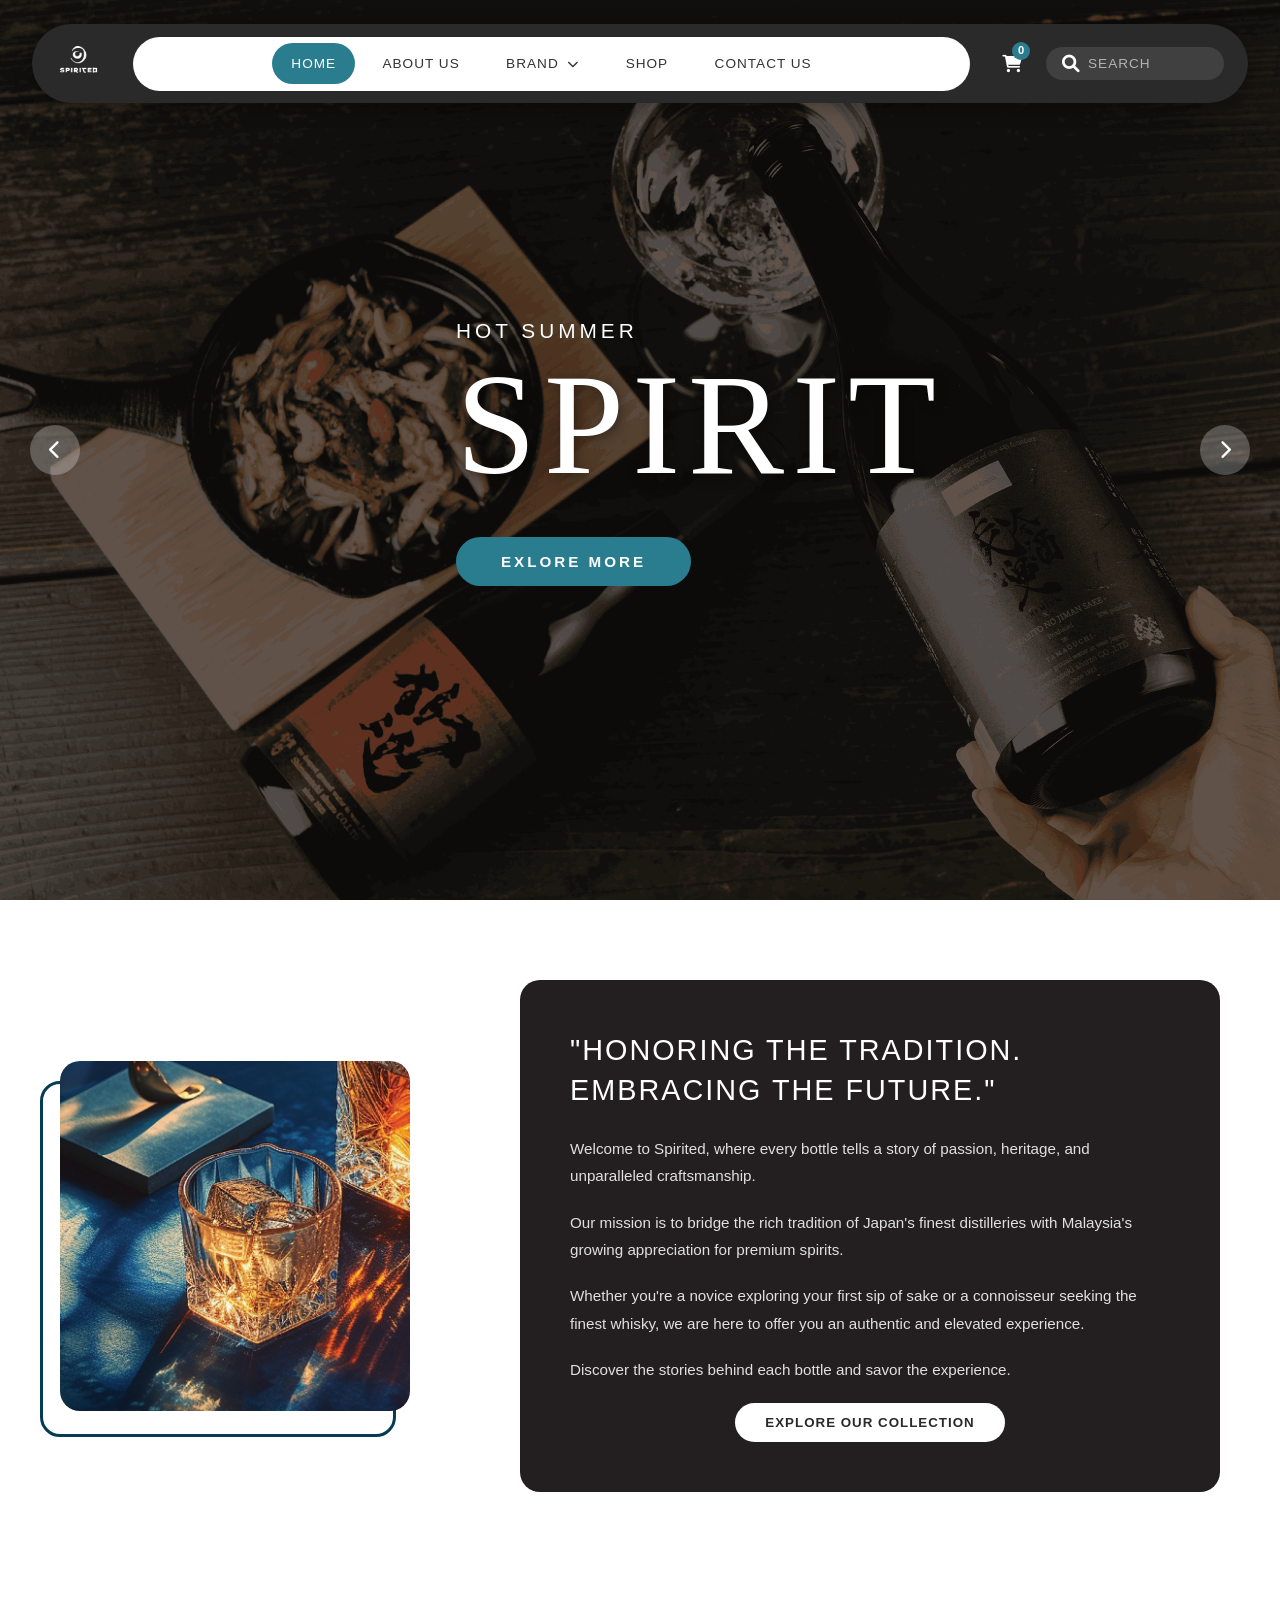
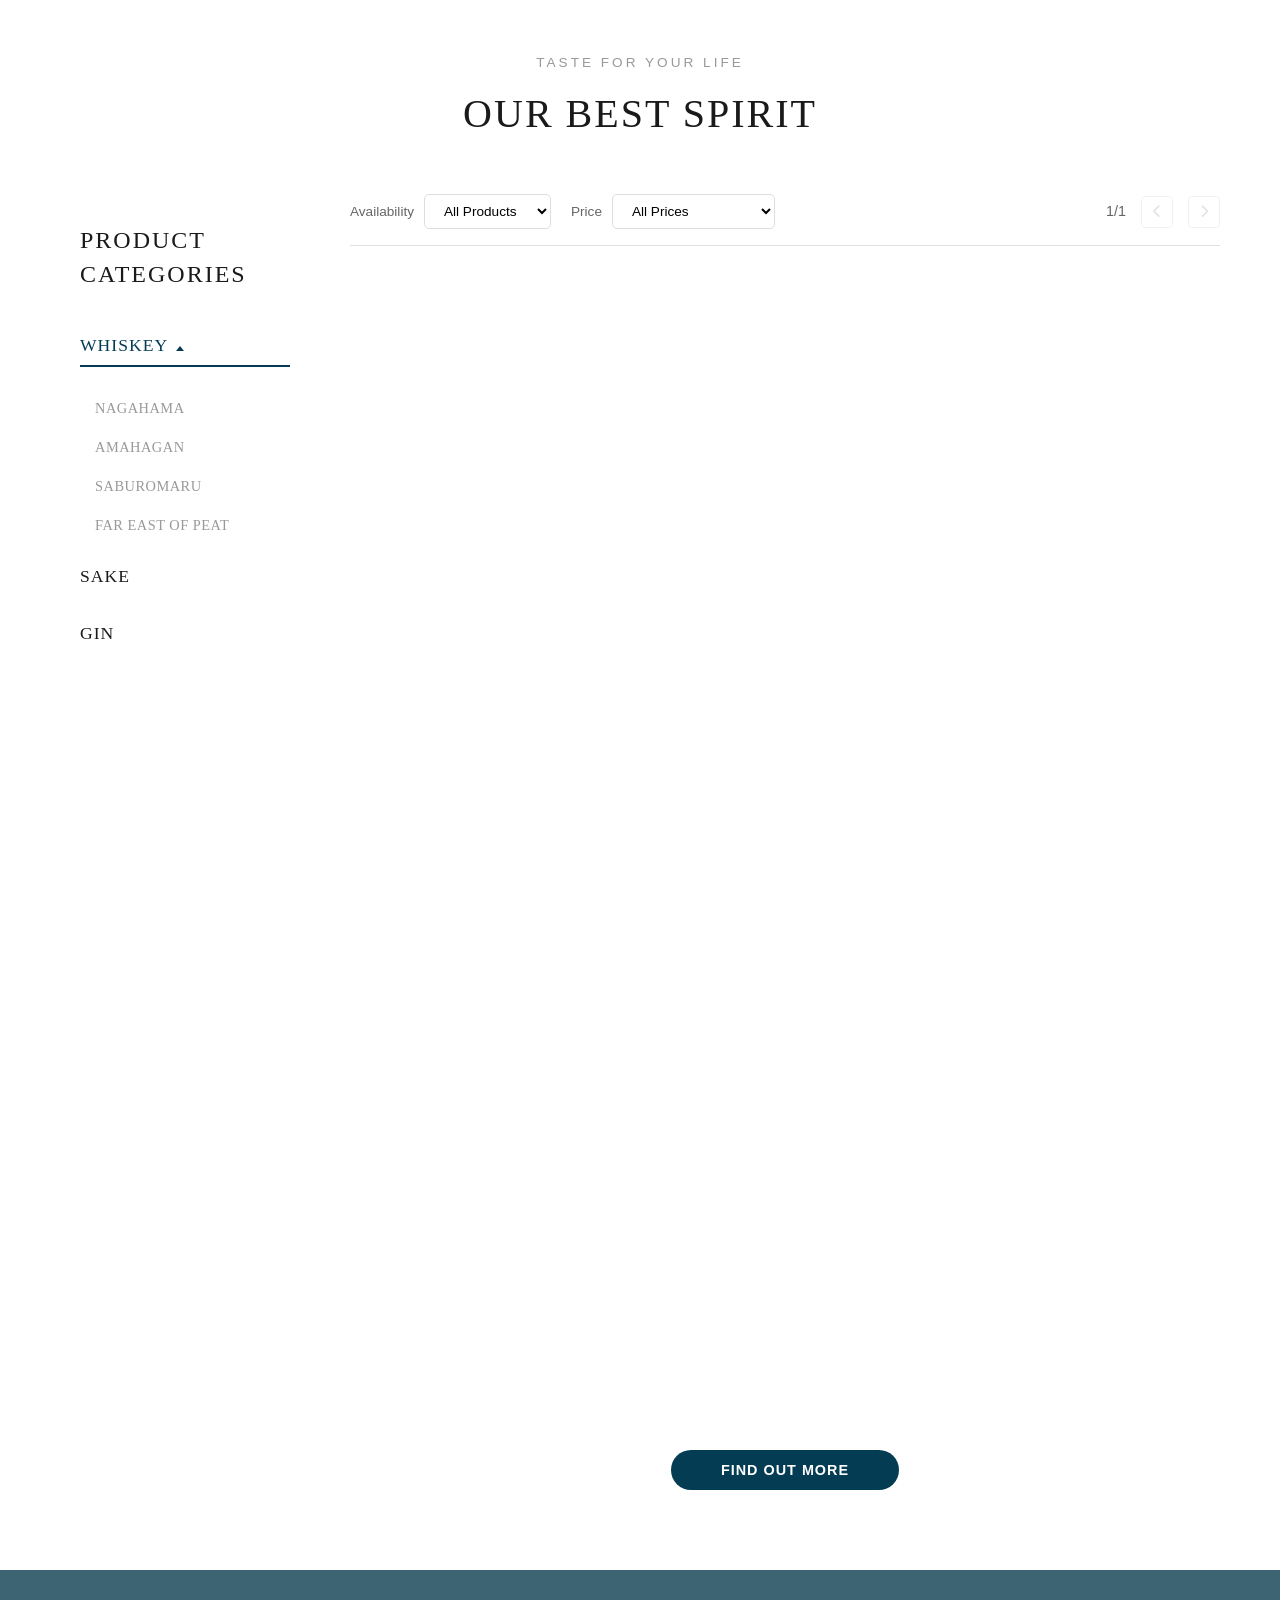
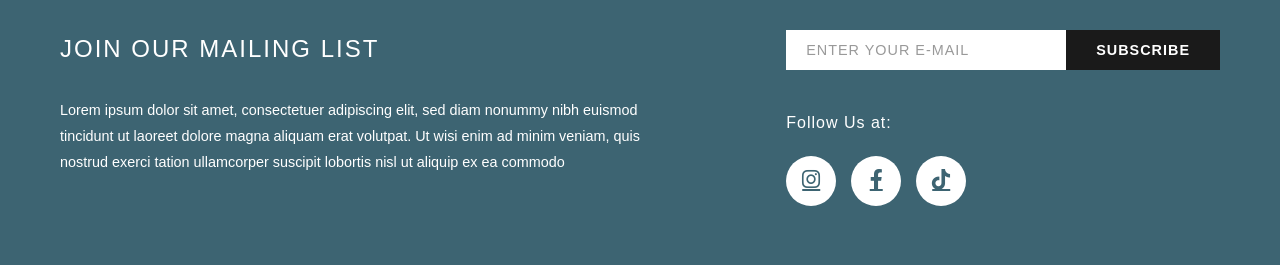
==== commit 9c4c29ed: "fix laggy, add brand, add shop" ====
--- a/index.html
+++ b/index.html
@@ -109,7 +109,12 @@
                     </div>
 
                     <!-- Products Grid (populated by script.js from data/products.json) -->
-                    <div class="products-grid"></div>
+                    <div class="products-grid">
+                        <div class="products-loading">
+                            <div class="loading-spinner"></div>
+                            <p>Loading products...</p>
+                        </div>
+                    </div>
                     
                     <!-- Find Out More Button -->
                     <div class="find-more-wrapper">
--- a/css/style.css
+++ b/css/style.css
@@ -19,10 +19,12 @@
     visibility: hidden;
 }
 
-.preloader-inner {
+.preloader-inner,
+.preloader-content {
     display: flex;
     flex-direction: column;
     align-items: center;
+    justify-content: center;
     gap: 20px;
 }
 
@@ -47,10 +49,9 @@
     to { transform: rotate(360deg); }
 }
 
-/* Lazy load fade-in */
+/* Lazy load fade-in (disabled) */
 img.lazy {
-    opacity: 0;
-    transition: opacity 0.4s ease;
+    opacity: 1;
 }
 
 img.lazy.loaded {
@@ -64,14 +65,43 @@
     box-sizing: border-box;
 }
 
+html {
+    scroll-behavior: auto;
+    overflow-x: hidden;
+}
+
 body {
     font-family: 'Arial', sans-serif;
     line-height: 1.6;
     color: #333;
+    overflow-x: hidden;
+    -webkit-font-smoothing: antialiased;
+    -moz-osx-font-smoothing: grayscale;
+    position: relative;
+    min-height: 100vh;
+}
+
+/* Fixed background using pseudo-element for better performance */
+body::before {
+    content: '';
+    position: fixed;
+    top: 0;
+    left: 0;
+    width: 100%;
+    height: 100%;
     background-image: url('../assets/images/backgrounds/bg white (1).png');
     background-size: cover;
     background-position: center top;
     background-repeat: no-repeat;
+    z-index: -1;
+    transform: translateZ(0);
+    backface-visibility: hidden;
+}
+
+/* Performance optimization */
+img {
+    transform: translateZ(0);
+    backface-visibility: hidden;
 }
 
 .container {
@@ -178,6 +208,93 @@
 .nav-menu .dropdown a i {
     font-size: 0.7rem;
     margin-left: 0.3rem;
+    transition: transform 0.3s;
+}
+
+.brand-dropdown {
+    position: relative;
+}
+
+.brand-toggle {
+    color: #333;
+    background-color: transparent;
+    padding: 0.6rem 1.2rem;
+    transition: background-color 0.3s;
+}
+
+.brand-toggle:hover {
+    background-color: rgba(0, 0, 0, 0.08);
+}
+
+.brand-toggle.active {
+    background-color: #2a7d8f;
+    color: #fff;
+}
+
+.brand-dropdown-menu {
+    position: absolute;
+    top: 100%;
+    left: 50%;
+    transform: translateX(-50%);
+    background-color: transparent;
+    min-width: 500px;
+    padding: 0;
+    opacity: 0;
+    visibility: hidden;
+    transition: opacity 0.3s, visibility 0.3s;
+    margin-top: 10px;
+    z-index: 1000;
+    overflow: visible;
+}
+
+.brand-dropdown:hover .brand-dropdown-menu {
+    opacity: 1;
+    visibility: visible;
+}
+
+.brand-dropdown:hover .brand-toggle i {
+    transform: rotate(180deg);
+}
+
+.brand-dropdown-row {
+    display: grid;
+    grid-template-columns: 1fr 1fr;
+    border-bottom: 1px solid rgba(255,255,255,0.05);
+}
+
+.brand-dropdown-row:last-child {
+    border-bottom: none;
+}
+
+.brand-category {
+    background-color: #043C54;
+    color: #fff;
+    padding: 20px 30px;
+    font-size: 0.85rem;
+    font-weight: 500;
+    letter-spacing: 2px;
+    display: flex;
+    align-items: center;
+    border-right: 1px solid rgba(255,255,255,0.1);
+    border-radius: 0 !important;
+}
+
+.brand-name {
+    background-color: #f5f5f5;
+    color: #333;
+    padding: 20px 30px;
+    font-size: 0.85rem;
+    font-weight: 500;
+    letter-spacing: 2px;
+    display: flex;
+    align-items: center;
+    transition: background-color 0.3s, color 0.3s;
+    border-radius: 0 !important;
+}
+
+.brand-name:hover {
+    background-color: #2a7d8f;
+    color: #fff;
 }
 
 .nav-icons {
@@ -556,6 +673,8 @@
 /* Hot Summer Section */
 .hot-summer-section {
     padding: 80px 0;
+    contain: layout style;
+    transform: translateZ(0);
 }
 
 .section-header {
@@ -591,6 +710,8 @@
     flex: 0 0 250px;
     padding: 30px 20px;
     border-radius: 10px;
+    contain: layout style;
+    will-change: contents;
 }
 
 .sidebar-title {
@@ -682,6 +803,8 @@
 /* Main Products Area */
 .products-main {
     flex: 1;
+    contain: layout style;
+    will-change: contents;
 }
 
 /* Filter Bar */
@@ -759,6 +882,41 @@
     display: grid;
     grid-template-columns: repeat(3, 1fr);
     gap: 40px 30px;
+    min-height: 400px;
+    position: relative;
+    will-change: contents;
+    contain: layout style paint;
+    content-visibility: auto;
+}
+
+/* Products Loading State */
+.products-loading {
+    grid-column: 1 / -1;
+    display: flex;
+    flex-direction: column;
+    align-items: center;
+    justify-content: center;
+    gap: 20px;
+    padding: 100px 20px;
+}
+
+.products-loading.hidden {
+    display: none;
+}
+
+.loading-spinner {
+    width: 50px;
+    height: 50px;
+    border: 3px solid rgba(42, 125, 143, 0.15);
+    border-top-color: #2a7d8f;
+    border-radius: 50%;
+    animation: spin 0.8s linear infinite;
+}
+
+.products-loading p {
+    color: #666;
+    font-size: 0.9rem;
+    letter-spacing: 1px;
 }
 
 .product-card {
@@ -766,11 +924,16 @@
     padding: 20px;
     text-align: center;
     position: relative;
-    transition: transform 0.3s;
+    transition: transform 0.3s ease;
+    will-change: transform;
+    contain: layout paint style;
+    transform: translateZ(0);
+    backface-visibility: hidden;
+    content-visibility: auto;
 }
 
 .product-card:hover {
-    transform: translateY(-5px);
+    transform: translateY(-5px) translateZ(0);
 }
 
 .product-badge {
@@ -793,12 +956,15 @@
     justify-content: center;
     margin-bottom: 1.5rem;
     position: relative;
+    contain: strict;
 }
 
 .product-image img {
     max-width: 100%;
     max-height: 100%;
     object-fit: contain;
+    transform: translateZ(0);
+    backface-visibility: hidden;
 }
 
 .product-name {
@@ -943,6 +1109,39 @@
     color: #ccc;
 }
 
+/* Shop Hero */
+.shop-hero {
+    height: 100vh;
+    position: relative;
+    background: url('../assets/images/backgrounds/cover-04.png') center/cover no-repeat;
+    display: flex;
+    align-items: center;
+    justify-content: center;
+    overflow: hidden;
+}
+
+.shop-hero-overlay {
+    position: absolute;
+    inset: 0;
+    background: rgba(0, 0, 0, 0.4);
+    z-index: 1;
+}
+
+.shop-hero-content {
+    position: relative;
+    z-index: 2;
+    text-align: center;
+    color: #fff;
+}
+
+.shop-hero h1 {
+    font-size: 6rem;
+    font-weight: 700;
+    letter-spacing: 0.5rem;
+    margin: 0;
+    text-transform: uppercase;
+}
+
 /* About Hero */
 .about-hero {
     height: 100vh;
@@ -1310,11 +1509,406 @@
     left: 58.5%;
 }
 
+/* Brand Page */
+.brand-hero {
+    height: 100vh;
+    background: #1a1a1a;
+    display: flex;
+    align-items: center;
+    justify-content: center;
+    color: #fff;
+    text-align: center;
+}
+
+.brand-hero-content {
+    display: flex;
+    flex-direction: column;
+    width: 100%;
+    transition: all 0.3s ease;
+}
+
+.brand-hero-title {
+    font-family: 'Aesthetic Beauty CF', serif;
+    font-size: 4.5rem;
+    font-weight: normal;
+    letter-spacing: 5px;
+    line-height: 1.2;
+}
+
+.brand-main {
+    background-color: transparent;
+    /* padding: 80px 0; */
+}
+
+.brand-container {
+    max-width: 100%;
+    width: 100%;
+}
+
+.relate-product {
+    max-width: 1200px;
+    margin: 0 auto;
+    padding: 80px 40px;
+}
+
+/* Brand Story Section - First Section (Image left, Text right) */
+.brand-story-section {
+    margin-bottom: 60px;
+    padding: 0 80px;
+}
+
+.brand-story-grid {
+    display: grid;
+    grid-template-columns: 45% 55%;
+    gap: 0;
+    align-items: stretch;
+    min-height: 400px;
+    max-width: 1400px;
+    margin: 0 auto;
+}
+
+.brand-story-grid-reverse {
+    display: grid;
+    grid-template-columns: 55% 45%;
+    gap: 0;
+    align-items: stretch;
+    min-height: 400px;
+    max-width: 1400px;
+    margin: 0 auto;
+}
+
+.brand-story-image-col {
+    display: flex;
+    align-items: center;
+    justify-content: center;
+    padding: 40px;
+}
+
+.brand-story-text-col {
+    display: flex;
+    align-items: center;
+    justify-content: center;
+    padding: 60px;
+}
+
+.brand-main-img {
+    width: 100%;
+    height: auto;
+    object-fit: cover;
+    border-radius: 0;
+}
+
+.brand-icon-title {
+    text-align: center;
+    max-width: 500px;
+}
+
+.distillery-icon {
+    width: 300px;
+    height: auto;
+}
+
+.brand-story-title {
+    font-family: 'Aesthetic Beauty CF', serif;
+    font-size: 1.8rem;
+    font-weight: normal;
+    letter-spacing: 3px;
+    margin-bottom: 25px;
+    color: inherit;
+    line-height: 1.3;
+}
+
+.brand-story-description {
+    font-size: 0.75rem;
+    line-height: 1.9;
+    color: inherit;
+    text-align: center;
+    letter-spacing: 0.5px;
+}
+
+/* Brand Detail Section - Second Section (Text left, Images right) */
+.brand-detail-section {
+    margin-bottom: 60px;
+    padding: 0 80px;
+}
+
+.brand-detail-grid {
+    display: grid;
+    grid-template-columns: 40% 60%;
+    gap: 0;
+    align-items: center;
+    max-width: 1400px;
+    margin: 0 auto;
+}
+
+.brand-detail-text-col {
+    padding: 60px 40px 60px 60px;
+    display: flex;
+    align-items: center;
+}
+
+.brand-detail-text {
+    font-size: 0.75rem;
+    line-height: 1.9;
+    color: inherit;
+    letter-spacing: 0.5px;
+}
+
+.brand-detail-images-col {
+    padding: 40px 60px 40px 40px;
+}
+
+.detail-images-layout {
+    display: grid;
+    grid-template-columns: 1fr 1fr;
+    grid-template-rows: auto auto;
+    gap: 20px;
+}
+
+.brand-detail-img-0 {
+    grid-column: 1 / 2;
+    grid-row: 1 / 3;
+    width: 100%;
+    height: 100%;
+    object-fit: cover;
+}
+
+.brand-detail-img-1 {
+    grid-column: 2 / 3;
+    grid-row: 1 / 2;
+    width: 100%;
+    height: 100%;
+    object-fit: cover;
+}
+
+.brand-detail-img-2 {
+    grid-column: 2 / 3;
+    grid-row: 2 / 3;
+    width: 100%;
+    height: 100%;
+    object-fit: cover;
+}
+
+.brand-detail-img {
+    border-radius: 0;
+}
+
+/* Single Image Detail Layout (Kaikyo style) */
+.brand-detail-grid-single {
+    display: grid;
+    grid-template-columns: 55% 45%;
+    gap: 0;
+    align-items: center;
+    max-width: 1400px;
+    margin: 0 auto;
+}
+
+.brand-detail-single-image-col {
+    padding: 40px 40px 40px 60px;
+}
+
+.brand-detail-single-img {
+    width: 100%;
+    height: auto;
+    object-fit: cover;
+    border-radius: 0;
+}
+
+.brand-detail-single-text-col {
+    padding: 60px 60px 60px 40px;
+    display: flex;
+    align-items: center;
+}
+
+/* Single Image Detail Layout Reverse (Saburomaru style - Text LEFT, Image RIGHT) */
+.brand-detail-grid-single-reverse {
+    display: grid;
+    grid-template-columns: 45% 55%;
+    gap: 0;
+    align-items: center;
+    max-width: 1400px;
+    margin: 0 auto;
+}
+
+/* Brand Landscape Section - Third Section (Image left, Text right) */
+.brand-landscape-section {
+    margin-bottom: 60px;
+    padding: 0 80px;
+}
+
+.brand-landscape-grid {
+    display: grid;
+    grid-template-columns: 50% 50%;
+    gap: 0;
+    align-items: center;
+    max-width: 1400px;
+    margin: 0 auto;
+}
+
+.brand-landscape-grid-reverse {
+    display: grid;
+    grid-template-columns: 50% 50%;
+    gap: 0;
+    align-items: center;
+    max-width: 1400px;
+    margin: 0 auto;
+}
+
+.brand-landscape-image-col {
+    padding: 40px 40px 40px 60px;
+}
+
+.brand-landscape-img {
+    width: 100%;
+    height: auto;
+    object-fit: cover;
+    border-radius: 0;
+}
+
+.brand-landscape-text-col {
+    padding: 60px 60px 60px 40px;
+    display: flex;
+    flex-direction: column;
+    justify-content: center;
+}
+
+.brand-landscape-text {
+    font-size: 0.75rem;
+    line-height: 1.9;
+    color: inherit;
+    letter-spacing: 0.5px;
+}
+
+.brand-landscape-text + .brand-landscape-text {
+    margin-top: 20px;
+}
+
+.brand-products-section {
+    text-align: center;
+}
+
+.brand-products-title {
+    font-size: 1.5rem;
+    font-weight: 600;
+    letter-spacing: 3px;
+    color: #333;
+    margin-bottom: 50px;
+}
+
+.brand-products-grid {
+    display: grid;
+    grid-template-columns: repeat(4, 1fr);
+    gap: 30px;
+    margin-bottom: 40px;
+}
+
+.brand-product-card {
+    background-color: #fff;
+    border-radius: 12px;
+    padding: 20px;
+    text-align: center;
+    transition: transform 0.3s, box-shadow 0.3s;
+    position: relative;
+}
+
+.brand-product-card:hover {
+    transform: translateY(-5px);
+    box-shadow: 0 10px 30px rgba(42, 125, 143, 0.3);
+}
+
+.brand-product-badge {
+    position: absolute;
+    top: 15px;
+    left: 15px;
+    background-color: #ff4444;
+    color: #fff;
+    padding: 5px 12px;
+    border-radius: 20px;
+    font-size: 0.7rem;
+    font-weight: 600;
+}
+
+.brand-product-img {
+    width: 100%;
+    height: 200px;
+    object-fit: contain;
+    margin-bottom: 15px;
+}
+
+.brand-product-name {
+    font-size: 0.75rem;
+    font-weight: 600;
+    color: #333;
+    margin-bottom: 10px;
+    min-height: 40px;
+    line-height: 1.3;
+}
+
+.brand-product-prices {
+    display: flex;
+    align-items: center;
+    justify-content: center;
+    gap: 10px;
+    margin-bottom: 15px;
+}
+
+.brand-product-sale-price {
+    font-size: 1.1rem;
+    font-weight: 700;
+    color: #043C54;
+}
+
+.brand-product-original-price {
+    font-size: 0.9rem;
+    color: #999;
+    text-decoration: line-through;
+}
+
+.brand-add-to-cart {
+    background-color: #000;
+    color: #fff;
+    border: none;
+    padding: 10px 20px;
+    border-radius: 25px;
+    font-size: 0.75rem;
+    font-weight: 600;
+    cursor: pointer;
+    transition: background-color 0.3s;
+    width: 100%;
+}
+
+.brand-add-to-cart:hover {
+    background-color: #2a7d8f;
+}
+
+.brand-products-link {
+    margin-top: 40px;
+}
+
+.view-more-btn {
+    display: inline-block;
+    background-color: #043C54;
+    color: #fff;
+    padding: 15px 60px;
+    border-radius: 30px;
+    font-size: 0.9rem;
+    font-weight: 600;
+    letter-spacing: 2px;
+    transition: background-color 0.3s, transform 0.3s;
+}
+
+.view-more-btn:hover {
+    background-color: #2a7d8f;
+    transform: translateY(-2px);
+}
+
 /* Footer */
 .footer {
     background-color: #3d6472;
     color: #fff;
     padding: 60px 0;
+    contain: layout style;
+    will-change: contents;
 }
 
 .footer-content {
@@ -1421,6 +2015,30 @@
     .products-grid {
         grid-template-columns: repeat(3, 1fr);
     }
+    
+    .brand-products-grid {
+        grid-template-columns: repeat(3, 1fr);
+    }
+    
+    .brand-story-grid,
+    .brand-detail-grid {
+        grid-template-columns: 1fr;
+        gap: 30px;
+    }
+    
+    .why-choose-cards {
+        grid-template-columns: repeat(2, 1fr);
+    }
+    
+    .brand-dropdown-menu {
+        min-width: 500px;
+    }
+    
+    .brand-category,
+    .brand-name {
+        padding: 25px 30px;
+        font-size: 0.9rem;
+    }
 }
 
 @media (max-width: 768px) {
@@ -1518,4 +2136,75 @@
     .products-grid {
         grid-template-columns: 1fr;
     }
-}
+    
+    .brand-hero-title {
+        font-size: 3rem;
+    }
+    
+    .brand-container {
+        padding: 0 20px;
+    }
+    
+    .brand-products-grid {
+        grid-template-columns: 1fr;
+    }
+    
+    .brand-dropdown-menu {
+        min-width: 90%;
+        left: 5%;
+        transform: none;
+    }
+    
+    .brand-dropdown-row {
+        grid-template-columns: 1fr;
+    }
+    
+    .brand-category,
+    .brand-name {
+        padding: 18px 25px;
+        font-size: 0.85rem;
+        border-right: none;
+    }
+    
+    .why-choose-cards {
+        grid-template-columns: 1fr;
+    }
+    
+    .why-choose-section {
+        padding: 60px 20px;
+    }
+    
+    .japan-map-section {
+        padding: 60px 20px;
+    }
+    
+    /* Brand sections responsive */
+    .brand-story-grid,
+    .brand-story-grid-reverse,
+    .brand-detail-grid,
+    .brand-detail-grid-single,
+    .brand-detail-grid-single-reverse,
+    .brand-landscape-grid,
+    .brand-landscape-grid-reverse {
+        grid-template-columns: 1fr;
+    }
+    
+    .brand-story-image-col,
+    .brand-story-text-col,
+    .brand-detail-text-col,
+    .brand-detail-images-col,
+    .brand-detail-single-image-col,
+    .brand-detail-single-text-col,
+    .brand-landscape-image-col,
+    .brand-landscape-text-col {
+        padding: 30px 20px !important;
+    }
+    
+    .distillery-icon {
+        width: 80px;
+    }
+    
+    .brand-story-title {
+        font-size: 1.3rem;
+    }
+}
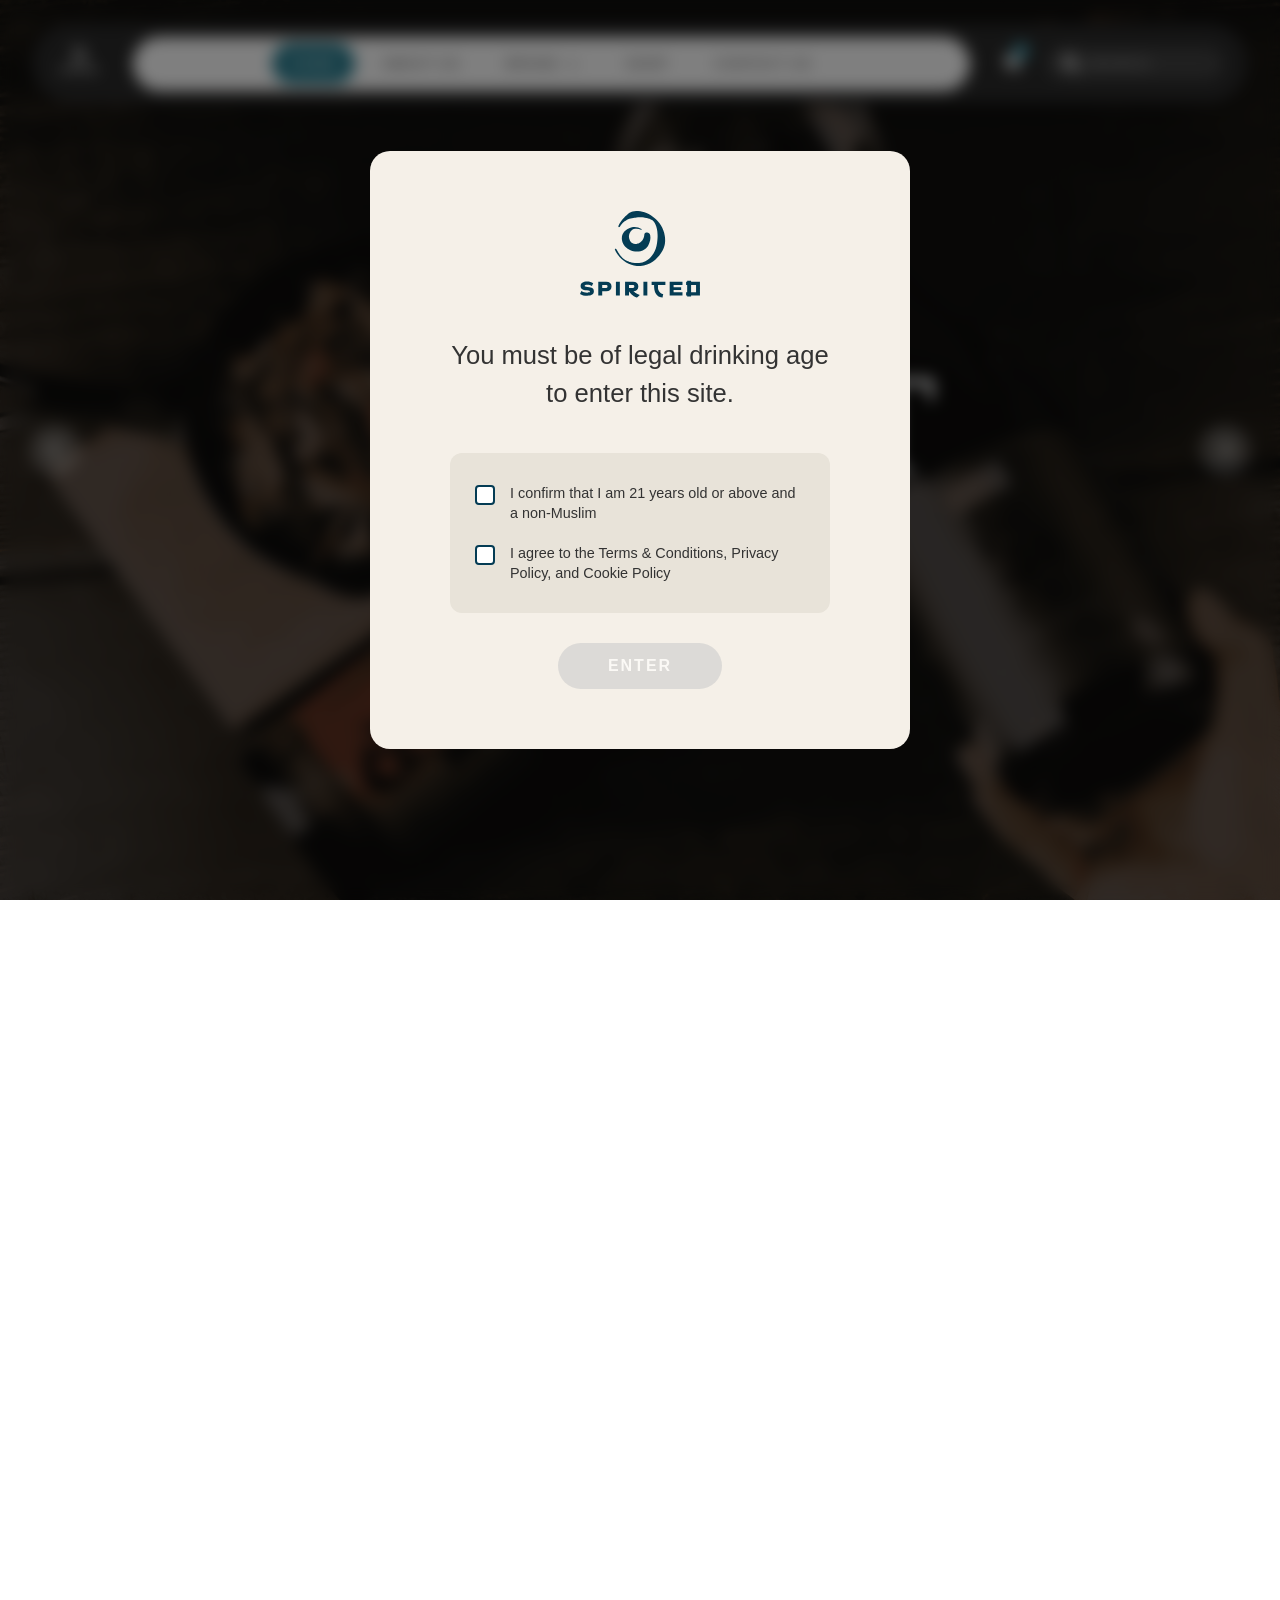
==== commit f1e21094: "add contact us and blocking on entrance" ====
--- a/index.html
+++ b/index.html
@@ -7,7 +7,30 @@
     <link rel="stylesheet" href="css/style.css">
     <link rel="stylesheet" href="https://cdnjs.cloudflare.com/ajax/libs/font-awesome/6.0.0/css/all.min.css">
 </head>
-<body data-page="home">
+<body data-page="home" class="no-scroll">
+    <!-- Age Verification Modal -->
+    <div id="age-gate-modal" class="age-gate-modal">
+        <div class="age-gate-content">
+            <div class="age-gate-logo">
+                <img src="assets/logo/logo-spirited-blue.svg" alt="Spirited Logo">
+            </div>
+            <h2 class="age-gate-title">You must be of legal drinking age<br>to enter this site.</h2>
+            <div class="age-gate-checkboxes">
+                <label class="age-gate-checkbox">
+                    <input type="checkbox" id="age-confirm">
+                    <span class="checkmark"></span>
+                    <span class="checkbox-text">I confirm that I am 21 years old or above and a non-Muslim</span>
+                </label>
+                <label class="age-gate-checkbox">
+                    <input type="checkbox" id="terms-confirm">
+                    <span class="checkmark"></span>
+                    <span class="checkbox-text">I agree to the Terms & Conditions, Privacy Policy, and Cookie Policy</span>
+                </label>
+            </div>
+            <button id="age-gate-enter" class="age-gate-btn" disabled>ENTER</button>
+        </div>
+    </div>
+
     <!-- Preloader -->
     <div id="preloader">
         <div class="preloader-inner">
--- a/css/style.css
+++ b/css/style.css
@@ -1,4 +1,160 @@
 @import url('https://fonts.cdnfonts.com/css/aesthetic-beauty-cf');
+
+/* ============================================================
+   Age Verification Modal
+   ============================================================ */
+.age-gate-modal {
+    position: fixed;
+    inset: 0;
+    background-color: rgba(0, 0, 0, 0.5);
+    backdrop-filter: blur(8px);
+    display: flex;
+    align-items: center;
+    justify-content: center;
+    z-index: 100000;
+    opacity: 0;
+    visibility: hidden;
+    transition: opacity 0.3s ease, visibility 0.3s ease;
+}
+
+.age-gate-modal.show {
+    opacity: 1;
+    visibility: visible;
+}
+
+.age-gate-modal.hidden {
+    opacity: 0;
+    visibility: hidden;
+    pointer-events: none;
+}
+
+body.no-scroll {
+    overflow: hidden;
+    height: 100vh;
+}
+
+.age-gate-content {
+    background-color: #f5f0e8;
+    padding: 60px 80px;
+    border-radius: 20px;
+    max-width: 540px;
+    width: 90%;
+    text-align: center;
+    position: relative;
+}
+
+.age-gate-logo {
+    margin-bottom: 30px;
+}
+
+.age-gate-logo img {
+    width: 120px;
+    height: auto;
+}
+
+.age-gate-title {
+    font-size: 1.6rem;
+    color: #333;
+    margin-bottom: 40px;
+    line-height: 1.5;
+    font-weight: 400;
+}
+
+.age-gate-checkboxes {
+    background-color: #e8e3d9;
+    padding: 30px 25px;
+    border-radius: 12px;
+    margin-bottom: 30px;
+    text-align: left;
+    display: flex;
+    flex-direction: column;
+    gap: 20px;
+}
+
+.age-gate-checkbox {
+    display: flex;
+    align-items: flex-start;
+    cursor: pointer;
+    position: relative;
+    padding-left: 35px;
+    user-select: none;
+}
+
+.age-gate-checkbox input {
+    position: absolute;
+    opacity: 0;
+    cursor: pointer;
+    height: 0;
+    width: 0;
+}
+
+.checkmark {
+    position: absolute;
+    left: 0;
+    top: 2px;
+    height: 20px;
+    width: 20px;
+    background-color: #fff;
+    border: 2px solid #043C54;
+    border-radius: 4px;
+    transition: all 0.2s;
+}
+
+.age-gate-checkbox:hover .checkmark {
+    background-color: #f9f9f9;
+}
+
+.age-gate-checkbox input:checked ~ .checkmark {
+    background-color: #043C54;
+}
+
+.checkmark:after {
+    content: "";
+    position: absolute;
+    display: none;
+    left: 6px;
+    top: 2px;
+    width: 5px;
+    height: 10px;
+    border: solid white;
+    border-width: 0 2px 2px 0;
+    transform: rotate(45deg);
+}
+
+.age-gate-checkbox input:checked ~ .checkmark:after {
+    display: block;
+}
+
+.checkbox-text {
+    font-size: 0.9rem;
+    color: #333;
+    line-height: 1.4;
+}
+
+.age-gate-btn {
+    background-color: #043C54;
+    color: #fff;
+    border: none;
+    padding: 14px 50px;
+    font-size: 1rem;
+    font-weight: 600;
+    letter-spacing: 2px;
+    border-radius: 50px;
+    cursor: pointer;
+    transition: all 0.3s;
+}
+
+.age-gate-btn:hover:not(:disabled) {
+    background-color: #065570;
+    transform: translateY(-2px);
+    box-shadow: 0 4px 12px rgba(4, 60, 84, 0.3);
+}
+
+.age-gate-btn:disabled {
+    background-color: #ccc;
+    cursor: not-allowed;
+    opacity: 0.6;
+}
 
 /* ============================================================
    Preloader
@@ -237,7 +393,7 @@
     left: 50%;
     transform: translateX(-50%);
     background-color: transparent;
-    min-width: 500px;
+    min-width: 250px;
     padding: 0;
     opacity: 0;
     visibility: hidden;
@@ -256,44 +412,70 @@
     transform: rotate(180deg);
 }
 
-.brand-dropdown-row {
-    display: grid;
-    grid-template-columns: 1fr 1fr;
+.brand-item {
+    position: relative;
     border-bottom: 1px solid rgba(255,255,255,0.05);
 }
 
-.brand-dropdown-row:last-child {
+.brand-item:last-child {
     border-bottom: none;
 }
 
 .brand-category {
-    background-color: #043C54;
-    color: #fff;
-    padding: 20px 30px;
-    font-size: 0.85rem;
+    background-color: #fff;
+    color: #043C54;
+    padding: 12px 20px;
+    font-size: 0.75rem;
     font-weight: 500;
-    letter-spacing: 2px;
-    display: flex;
-    align-items: center;
-    border-right: 1px solid rgba(255,255,255,0.1);
+    letter-spacing: 1.5px;
+    display: flex;
+    align-items: center;
     border-radius: 0 !important;
+    cursor: pointer;
+    transition: background-color 0.3s;
+}
+
+.brand-category:hover {
+    background-color: #065570;
+    color: #fff;
+}
+
+.brand-submenu {
+    position: absolute;
+    left: 100%;
+    top: 0;
+    background-color: #fff;
+    min-width: 200px;
+    opacity: 0;
+    visibility: hidden;
+    transition: opacity 0.3s, visibility 0.3s;
+    z-index: 1001;
+}
+
+.brand-item.has-submenu:hover .brand-submenu {
+    opacity: 1;
+    visibility: visible;
 }
 
 .brand-name {
-    background-color: #f5f5f5;
+    background-color: #fff;
     color: #333;
-    padding: 20px 30px;
-    font-size: 0.85rem;
+    padding: 12px 20px;
+    font-size: 0.75rem;
     font-weight: 500;
-    letter-spacing: 2px;
-    display: flex;
-    align-items: center;
+    letter-spacing: 1.5px;
+    display: block;
     transition: background-color 0.3s, color 0.3s;
     border-radius: 0 !important;
+    border-bottom: 1px solid rgba(0,0,0,0.05);
+}
+
+.brand-name:last-child {
+    border-bottom: none;
 }
 
 .brand-name:hover {
-    background-color: #2a7d8f;
+    background-color: #065570;
     color: #fff;
 }
 
@@ -1509,6 +1691,203 @@
     left: 58.5%;
 }
 
+/* ============================================================
+   Contact Page
+   ============================================================ */
+/* Contact Hero */
+.contact-hero {
+    height: 60vh;
+    min-height: 400px;
+    position: relative;
+    background: url('../assets/images/backgrounds/cover-05.png') center/cover no-repeat;
+    display: flex;
+    align-items: center;
+    justify-content: center;
+    overflow: hidden;
+}
+
+.contact-hero-overlay {
+    position: absolute;
+    inset: 0;
+    background: rgba(0, 0, 0, 0.5);
+    z-index: 1;
+}
+
+.contact-hero-content {
+    position: relative;
+    z-index: 2;
+    text-align: center;
+    color: #fff;
+    max-width: 800px;
+    padding: 0 20px;
+}
+
+.contact-hero-title {
+    font-size: 4rem;
+    font-weight: 700;
+    letter-spacing: 0.3rem;
+    margin-bottom: 1.5rem;
+    text-transform: uppercase;
+}
+
+.contact-hero-text {
+    font-size: 0.95rem;
+    line-height: 1.8;
+    letter-spacing: 1px;
+    opacity: 0.95;
+}
+
+/* Contact Form Section */
+.contact-form-section {
+    padding: 80px 0;
+    background-color: #f9f9f9;
+}
+
+.contact-section-title {
+    font-size: 1.8rem;
+    font-weight: 600;
+    letter-spacing: 2px;
+    margin-bottom: 50px;
+    text-align: left;
+    color: #333;
+}
+
+.contact-form-layout {
+    display: grid;
+    grid-template-columns: 1fr 1fr;
+    gap: 40px;
+    margin-bottom: 60px;
+    align-items: start;
+}
+
+.contact-form {
+    display: flex;
+    flex-direction: column;
+    gap: 20px;
+}
+
+.contact-form-row {
+    display: grid;
+    grid-template-columns: 1fr 1fr;
+    gap: 20px;
+}
+
+.contact-input,
+.contact-textarea {
+    padding: 15px 20px;
+    border: 1px solid #ddd;
+    border-radius: 8px;
+    font-size: 0.95rem;
+    font-family: inherit;
+    transition: border-color 0.3s;
+    background-color: #fff;
+}
+
+.contact-input:focus,
+.contact-textarea:focus {
+    outline: none;
+    border-color: #043C54;
+}
+
+.contact-textarea {
+    resize: vertical;
+    min-height: 150px;
+}
+
+.contact-submit-btn {
+    background-color: #043C54;
+    color: #fff;
+    border: none;
+    padding: 15px 50px;
+    font-size: 1rem;
+    font-weight: 600;
+    letter-spacing: 2px;
+    border-radius: 50px;
+    cursor: pointer;
+    transition: all 0.3s;
+    text-transform: uppercase;
+    align-self: flex-start;
+}
+
+.contact-submit-btn:hover {
+    background-color: #065570;
+    transform: translateY(-2px);
+    box-shadow: 0 4px 12px rgba(4, 60, 84, 0.3);
+}
+
+.contact-form-image {
+    border-radius: 15px;
+    overflow: hidden;
+    box-shadow: 0 10px 30px rgba(0, 0, 0, 0.1);
+    height: 100%;
+    min-height: 400px;
+    background-color: #fff;
+    display: flex;
+    align-items: center;
+    justify-content: center;
+}
+
+.contact-form-image img {
+    width: 110%;
+    height: 110%;
+    object-fit: cover;
+    object-position: center;
+    display: block;
+    transform: scale(1.1);
+}
+
+/* Contact Info Cards */
+.contact-info-cards {
+    display: grid;
+    grid-template-columns: 1fr 1fr;
+    gap: 30px;
+    margin-top: 40px;
+}
+
+.contact-info-card {
+    background-color: #b8a67a;
+    padding: 40px 30px;
+    border-radius: 12px;
+    text-align: center;
+    color: #fff;
+    box-shadow: 0 5px 20px rgba(0, 0, 0, 0.1);
+}
+
+.contact-info-card i {
+    font-size: 2rem;
+    margin-bottom: 15px;
+    opacity: 0.9;
+}
+
+.contact-info-card h3 {
+    font-size: 1.2rem;
+    font-weight: 600;
+    margin-bottom: 15px;
+    letter-spacing: 1px;
+}
+
+.contact-info-card p {
+    font-size: 0.9rem;
+    line-height: 1.7;
+    opacity: 0.95;
+}
+
+.contact-info-card:last-child {
+    background-color: #4a4a4a;
+}
+
+/* Contact Map Section */
+.contact-map-section {
+    width: 100%;
+    height: 450px;
+}
+
+.contact-map-section iframe {
+    display: block;
+    width: 100%;
+    height: 100%;
+}
+
 /* Brand Page */
 .brand-hero {
     height: 100vh;
@@ -2031,13 +2410,11 @@
     }
     
     .brand-dropdown-menu {
-        min-width: 500px;
-    }
-    
-    .brand-category,
-    .brand-name {
-        padding: 25px 30px;
-        font-size: 0.9rem;
+        min-width: 250px;
+    }
+    
+    .contact-form-section {
+        padding: 60px 30px;
     }
 }
 
@@ -2157,13 +2534,6 @@
     
     .brand-dropdown-row {
         grid-template-columns: 1fr;
-    }
-    
-    .brand-category,
-    .brand-name {
-        padding: 18px 25px;
-        font-size: 0.85rem;
-        border-right: none;
     }
     
     .why-choose-cards {
@@ -2207,4 +2577,63 @@
     .brand-story-title {
         font-size: 1.3rem;
     }
-}
+    
+    /* Age Gate Modal responsive */
+    .age-gate-content {
+        padding: 40px 30px;
+        width: 95%;
+    }
+    
+    .age-gate-logo img {
+        width: 80px;
+    }
+    
+    .age-gate-title {
+        font-size: 1.2rem;
+        margin-bottom: 25px;
+    }
+    
+    .age-gate-checkboxes {
+        padding: 20px 15px;
+    }
+    
+    .checkbox-text {
+        font-size: 0.85rem;
+    }
+    
+    .age-gate-btn {
+        padding: 12px 40px;
+        font-size: 0.9rem;
+    }
+    
+    /* Contact page responsive */
+    .contact-hero-title {
+        font-size: 2.5rem;
+    }
+    
+    .contact-hero-text {
+        font-size: 0.85rem;
+    }
+    
+    .contact-form-layout {
+        grid-template-columns: 1fr;
+        gap: 30px;
+    }
+    
+    .contact-form-row {
+        grid-template-columns: 1fr;
+    }
+    
+    .contact-info-cards {
+        grid-template-columns: 1fr;
+    }
+    
+    .contact-form-section {
+        padding: 50px 20px;
+    }
+    
+    .contact-section-title {
+        font-size: 1.5rem;
+        margin-bottom: 30px;
+    }
+}
